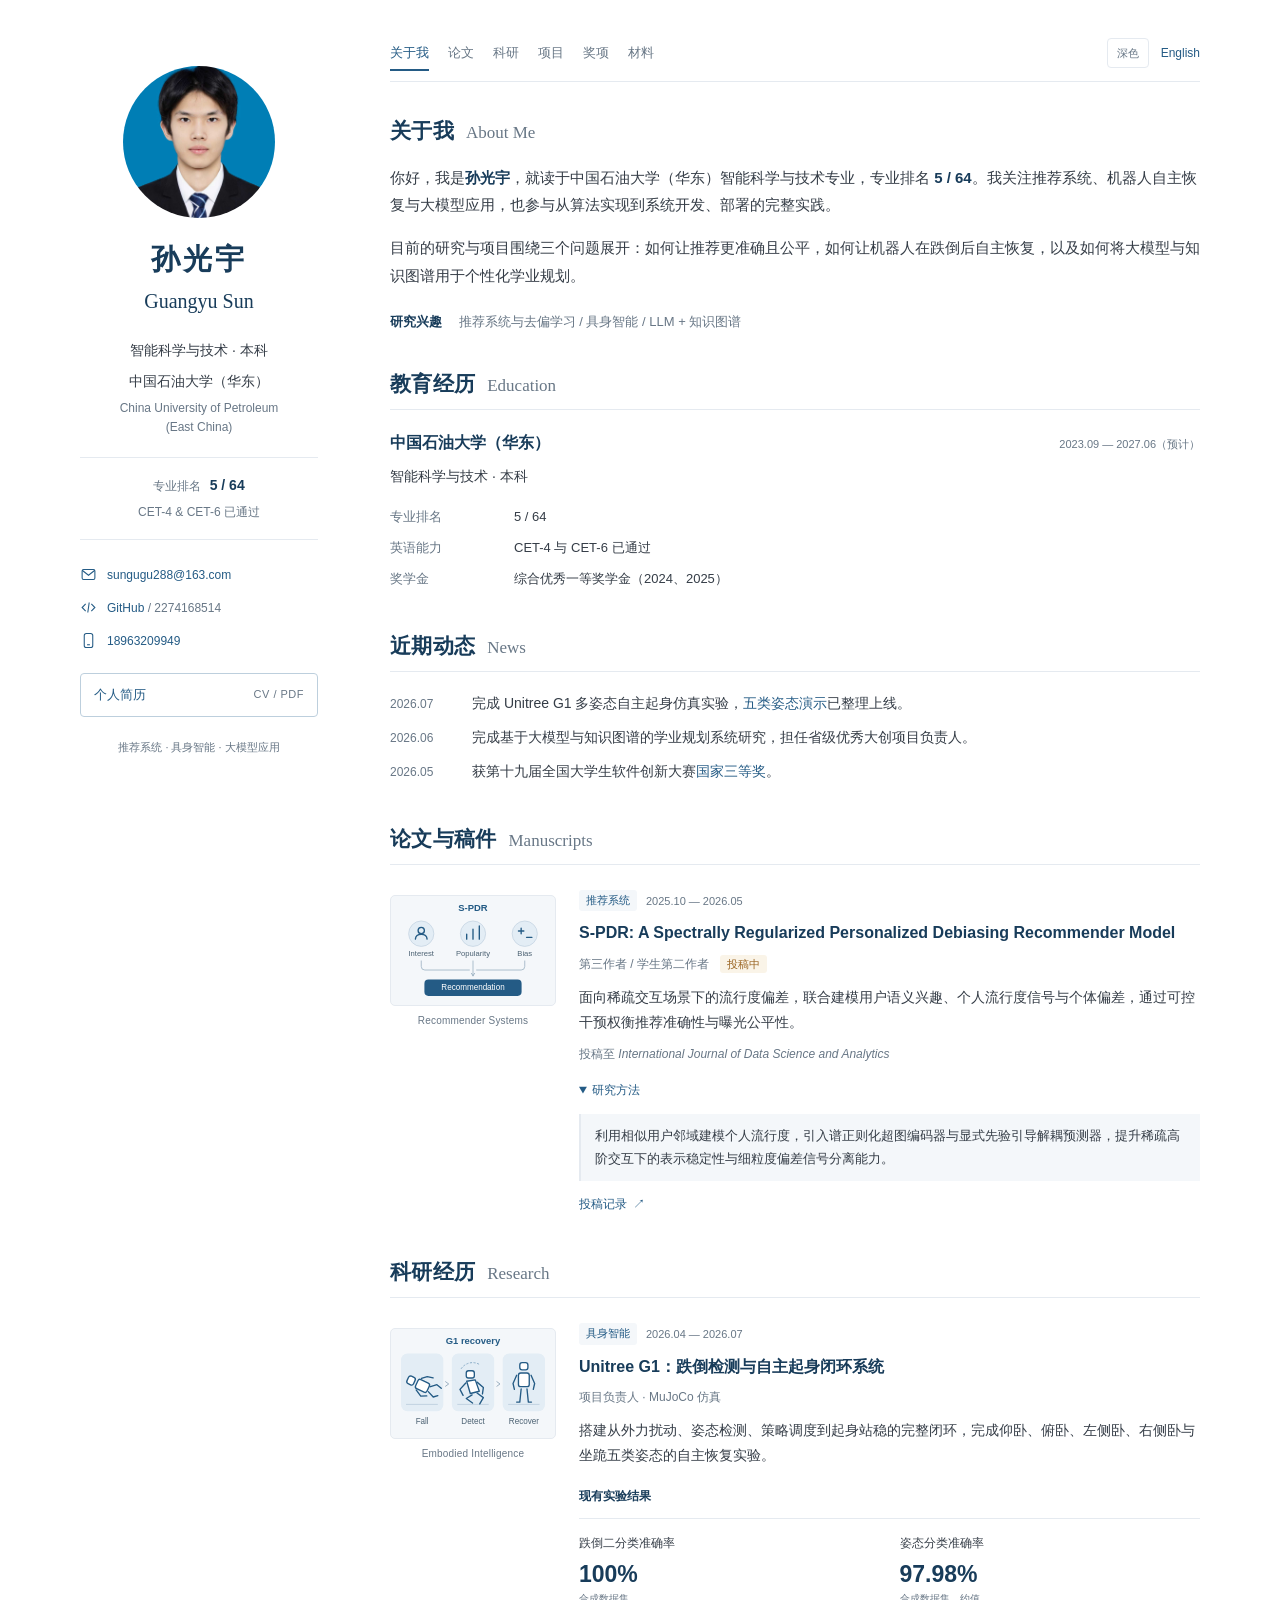
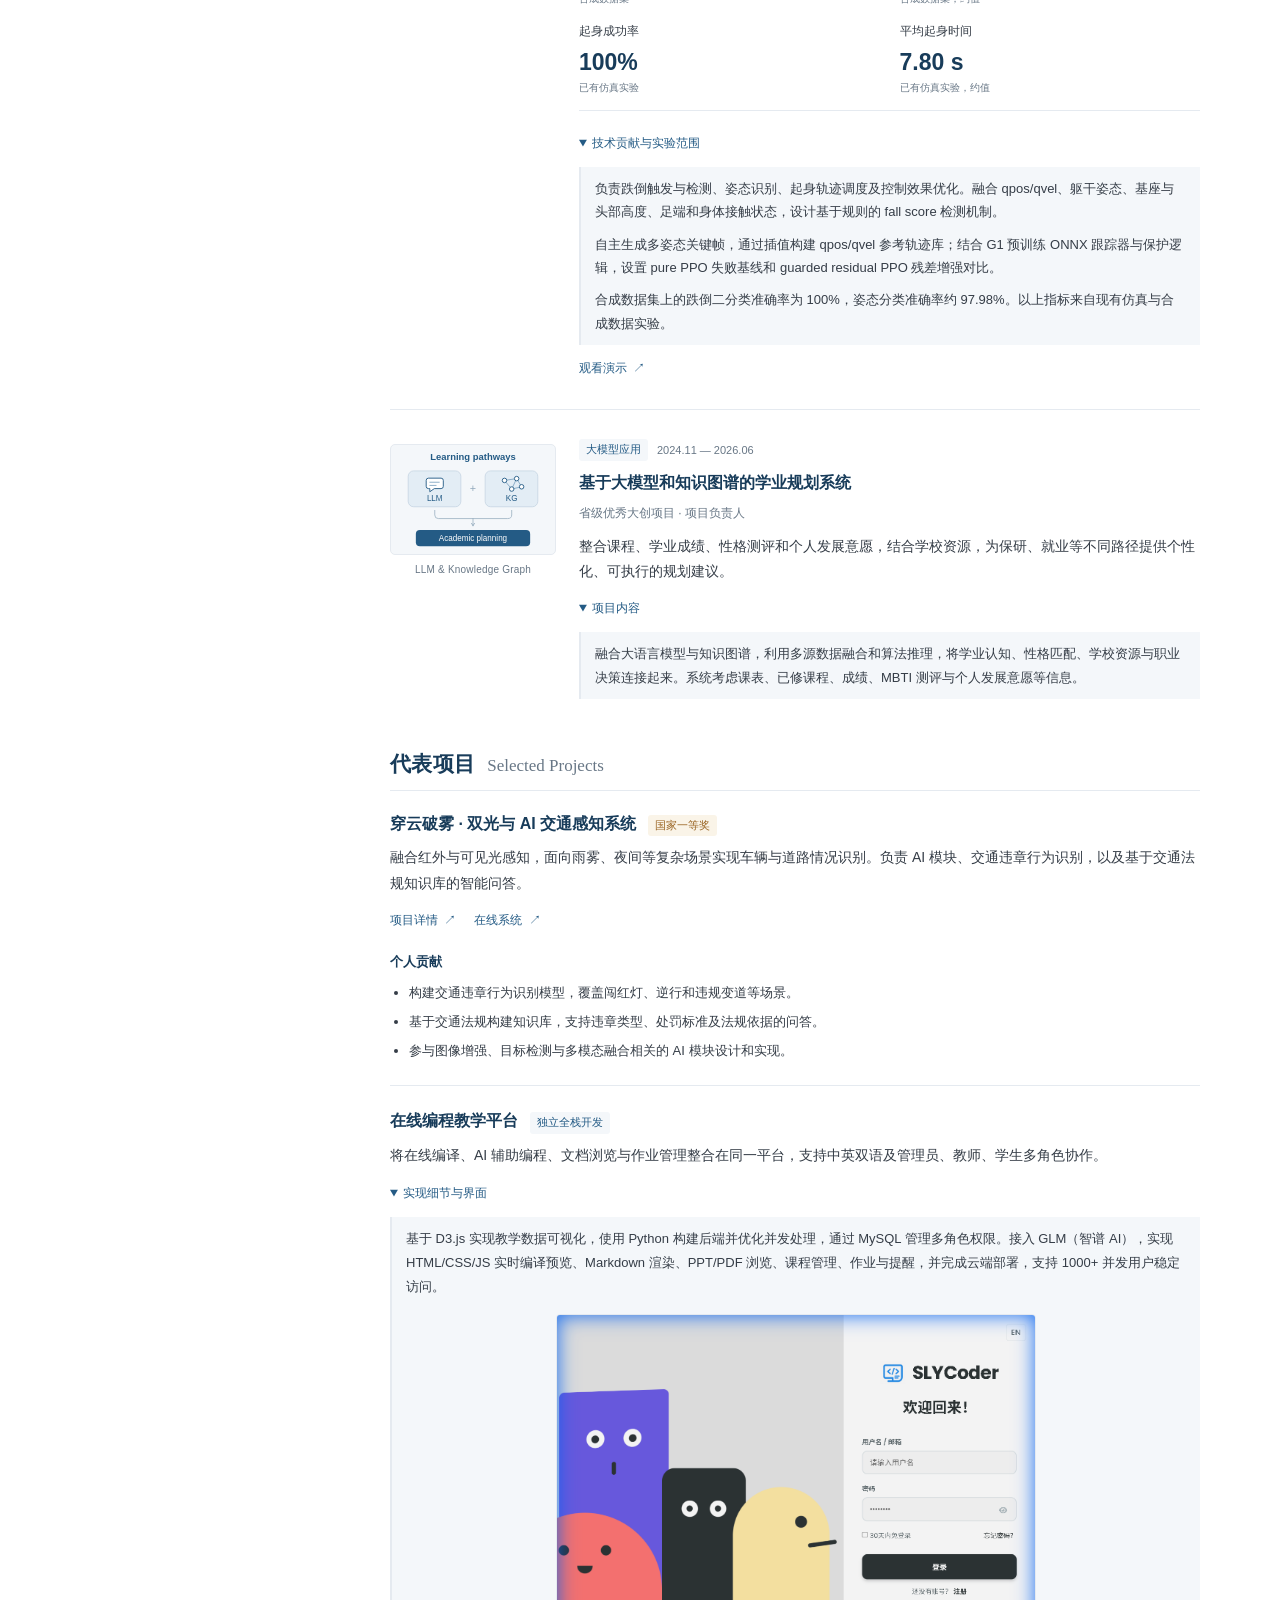
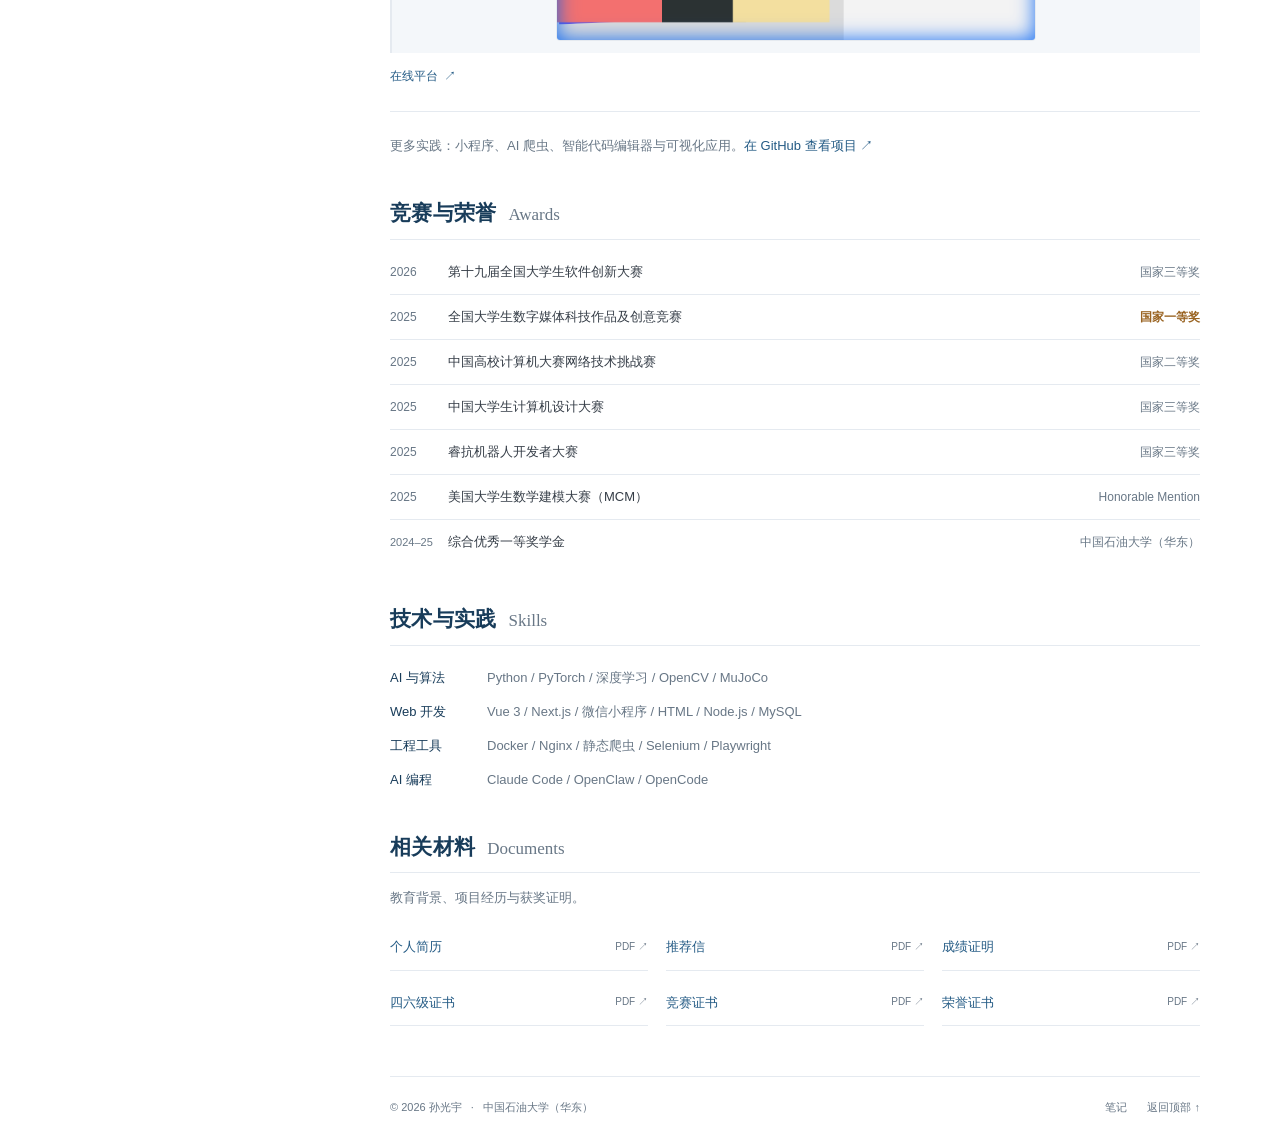
==== zh/index.html @ 3fbdde0c "Make English the default and expand bilingual academic content" ====
<!DOCTYPE html>

<html lang="zh-CN">
<head>
<meta charset="utf-8"/>
<meta content="width=device-width, initial-scale=1.0" name="viewport"/>
<meta content="孙光宇，中国石油大学（华东）智能科学与技术专业。研究兴趣包括推荐系统、具身智能与大模型应用，记录科研经历、项目与竞赛成果。" name="description"/>
<meta content="#ffffff" name="theme-color"/>
<title>孙光宇 Guangyu Sun | 个人主页</title>
<link href="../assets/images/favicon.svg" rel="icon" type="image/svg+xml"/>
<link href="../css/style.css?v=20260930-en" rel="stylesheet"/>
<script defer="" src="../js/script.js?v=20260930-en"></script>
<link href="https://2274168514.github.io/" hreflang="en" rel="alternate"/><link href="https://2274168514.github.io/zh/" hreflang="zh-CN" rel="alternate"/><link href="https://2274168514.github.io/" hreflang="x-default" rel="alternate"/></head>
<body id="home">
<a class="skip-link" href="#about">跳到正文</a>
<div class="page-wrapper">
<aside aria-label="个人资料" class="sidebar">
<div class="profile">
<img alt="孙光宇的照片" class="avatar" fetchpriority="high" height="152" src="../assets/images/profile.jpg" width="152"/>
<h1>孙光宇</h1>
<p class="english-name" lang="en">Guangyu Sun</p>
<p class="degree">智能科学与技术 · 本科</p>
<p class="affiliation">中国石油大学（华东）</p>
<p class="affiliation-en" lang="en">China University of Petroleum<br/>(East China)</p>
<div class="profile-facts">
<span>专业排名 <strong>5 / 64</strong></span>
<span>CET-4 &amp; CET-6 已通过</span>
</div>
<div class="contact" id="contact">
<a href="mailto:sungugu288@163.com"><svg aria-hidden="true" viewBox="0 0 24 24"><rect height="14" rx="2" width="18" x="3" y="5"></rect><path d="m3 6 9 7 9-7"></path></svg><span>sungugu288@163.com</span></a>
<a href="https://github.com/2274168514" rel="noopener noreferrer" target="_blank"><svg aria-hidden="true" viewBox="0 0 24 24"><path d="m8 7-5 5 5 5m8-10 5 5-5 5m-3-12-2 14"></path></svg><span>GitHub <span class="link-hint">/ 2274168514</span></span></a>
<a href="tel:18963209949"><svg aria-hidden="true" viewBox="0 0 24 24"><rect height="20" rx="3" width="12" x="6" y="2"></rect><path d="M10 18h4"></path></svg><span>18963209949</span></a>
</div>
<a class="cv-link" href="../assets/proofs/resume.pdf" rel="noopener noreferrer" target="_blank">个人简历 <span>CV / PDF</span></a>
<p class="profile-note">推荐系统 · 具身智能 · 大模型应用</p>
</div>
</aside>
<main class="main-content">
<div class="nav-shell">
<nav aria-label="主页导航" class="main-nav">
<a aria-current="location" class="active" href="#about">关于我</a>
<a href="#publications">论文</a><a href="#research">科研</a>
<a href="#projects">项目</a>
<a href="#achievements">奖项</a>
<a href="#materials">材料</a>
</nav>

<div class="nav-actions"><button aria-label="切换为深色模式" aria-pressed="false" class="theme-toggle" hidden="" type="button">深色</button><a aria-label="Switch to English" class="language-link" href="../index.html" hreflang="en" lang="en">English</a></div></div>
<section aria-labelledby="about-title" class="section about-section" id="about">
<h2 id="about-title">关于我 <span lang="en">About Me</span></h2>
<p>你好，我是<strong>孙光宇</strong>，就读于中国石油大学（华东）智能科学与技术专业，专业排名 <strong>5 / 64</strong>。我关注推荐系统、机器人自主恢复与大模型应用，也参与从算法实现到系统开发、部署的完整实践。</p>
<p>目前的研究与项目围绕三个问题展开：如何让推荐更准确且公平，如何让机器人在跌倒后自主恢复，以及如何将大模型与知识图谱用于个性化学业规划。</p>
<p class="interest-line"><span>研究兴趣</span> 推荐系统与去偏学习 / 具身智能 / LLM + 知识图谱</p>
</section>
<section aria-labelledby="education-title" class="section" id="education">
<h2 id="education-title">教育经历 <span lang="en">Education</span></h2>
<div class="education-entry"><div class="education-heading"><h3>中国石油大学（华东）</h3><span class="work-date">2023.09 — 2027.06（预计）</span></div>
<p>智能科学与技术 · 本科</p><dl class="education-facts"><div><dt>专业排名</dt><dd>5 / 64</dd></div><div><dt>英语能力</dt><dd>CET-4 与 CET-6 已通过</dd></div><div><dt>奖学金</dt><dd>综合优秀一等奖学金（2024、2025）</dd></div></dl></div>
</section><section aria-labelledby="news-title" class="section news-section" id="news">
<h2 id="news-title">近期动态 <span lang="en">News</span></h2>
<ul class="news-list">
<li><time datetime="2026-07">2026.07</time><p>完成 Unitree G1 多姿态自主起身仿真实验，<a href="unitree-g1-videos.html">五类姿态演示</a>已整理上线。</p></li>
<li><time datetime="2026-06">2026.06</time><p>完成基于大模型与知识图谱的学业规划系统研究，担任省级优秀大创项目负责人。</p></li>
<li><time datetime="2026-05">2026.05</time><p>获第十九届全国大学生软件创新大赛<a href="../assets/proofs/competition/software-innovation-third.jpg" rel="noopener noreferrer" target="_blank">国家三等奖</a>。</p></li>
</ul>
</section>
<section aria-labelledby="publications-title" class="section" id="publications"><h2 id="publications-title">论文与稿件 <span lang="en">Manuscripts</span></h2><div class="research-list"><article class="work-item">
<figure class="work-figure"><img alt="个性化去偏推荐研究的概念示意图" height="240" loading="lazy" src="../assets/images/research-spdr.svg" width="360"/><figcaption>Recommender Systems</figcaption></figure>
<div class="work-content">
<div class="work-meta"><span class="tag">推荐系统</span><span class="work-date">2025.10 — 2026.05</span></div>
<h3 lang="en">S-PDR: A Spectrally Regularized Personalized Debiasing Recommender Model</h3>
<p class="work-role">第三作者 / 学生第二作者 <span class="status">投稿中</span></p>
<p>面向稀疏交互场景下的流行度偏差，联合建模用户语义兴趣、个人流行度信号与个体偏差，通过可控干预权衡推荐准确性与曝光公平性。</p>
<p class="venue">投稿至 <em lang="en">International Journal of Data Science and Analytics</em></p>
<details open=""><summary>研究方法</summary><div class="details-body"><p>利用相似用户邻域建模个人流行度，引入谱正则化超图编码器与显式先验引导解耦预测器，提升稀疏高阶交互下的表示稳定性与细粒度偏差信号分离能力。</p></div></details>
<div class="work-links"><a href="../assets/proofs/paper/spdr-submission-proof.png" rel="noopener noreferrer" target="_blank">投稿记录 <span aria-hidden="true">↗</span></a></div>
</div>
</article></div></section><section aria-labelledby="research-title" class="section" id="research">
<h2 id="research-title">科研经历 <span lang="en">Research</span></h2>
<div class="research-list">

<article class="work-item">
<figure class="work-figure"><a aria-label="查看 Unitree G1 仿真演示" href="unitree-g1-videos.html"><img alt="从跌倒检测到自主恢复的概念示意图" height="240" loading="lazy" src="../assets/images/research-g1.svg" width="360"/></a><figcaption>Embodied Intelligence</figcaption></figure>
<div class="work-content">
<div class="work-meta"><span class="tag">具身智能</span><span class="work-date">2026.04 — 2026.07</span></div>
<h3><a href="unitree-g1-videos.html">Unitree G1：跌倒检测与自主起身闭环系统</a></h3>
<p class="work-role">项目负责人 · MuJoCo 仿真</p>
<p>搭建从外力扰动、姿态检测、策略调度到起身站稳的完整闭环，完成仰卧、俯卧、左侧卧、右侧卧与坐跪五类姿态的自主恢复实验。</p>
<div class="experiment-results"><p class="results-caption">现有实验结果</p><dl class="result-grid">
<div><dt>跌倒二分类准确率</dt><dd>100%</dd><small>合成数据集</small></div>
<div><dt>姿态分类准确率</dt><dd>97.98%</dd><small>合成数据集，约值</small></div>
<div><dt>起身成功率</dt><dd>100%</dd><small>已有仿真实验</small></div>
<div><dt>平均起身时间</dt><dd>7.80 s</dd><small>已有仿真实验，约值</small></div>
</dl></div>
<details open=""><summary>技术贡献与实验范围</summary><div class="details-body"><p>负责跌倒触发与检测、姿态识别、起身轨迹调度及控制效果优化。融合 qpos/qvel、躯干姿态、基座与头部高度、足端和身体接触状态，设计基于规则的 fall score 检测机制。</p><p>自主生成多姿态关键帧，通过插值构建 qpos/qvel 参考轨迹库；结合 G1 预训练 ONNX 跟踪器与保护逻辑，设置 pure PPO 失败基线和 guarded residual PPO 残差增强对比。</p><p>合成数据集上的跌倒二分类准确率为 100%，姿态分类准确率约 97.98%。以上指标来自现有仿真与合成数据实验。</p></div></details>
<div class="work-links"><a href="unitree-g1-videos.html">观看演示 <span aria-hidden="true">↗</span></a></div>
</div>
</article>
<article class="work-item">
<figure class="work-figure"><img alt="大模型与知识图谱用于学业规划的概念示意图" height="240" loading="lazy" src="../assets/images/research-planning.svg" width="360"/><figcaption>LLM &amp; Knowledge Graph</figcaption></figure>
<div class="work-content">
<div class="work-meta"><span class="tag">大模型应用</span><span class="work-date">2024.11 — 2026.06</span></div>
<h3>基于大模型和知识图谱的学业规划系统</h3>
<p class="work-role">省级优秀大创项目 · 项目负责人</p>
<p>整合课程、学业成绩、性格测评和个人发展意愿，结合学校资源，为保研、就业等不同路径提供个性化、可执行的规划建议。</p>
<details open=""><summary>项目内容</summary><div class="details-body"><p>融合大语言模型与知识图谱，利用多源数据融合和算法推理，将学业认知、性格匹配、学校资源与职业决策连接起来。系统考虑课表、已修课程、成绩、MBTI 测评与个人发展意愿等信息。</p></div></details>
</div>
</article>
</div>
</section>
<section aria-labelledby="projects-title" class="section" id="projects">
<h2 id="projects-title">代表项目 <span lang="en">Selected Projects</span></h2>
<article class="project-item">
<div class="project-heading"><h3><a href="project-davis.html">穿云破雾 · 双光与 AI 交通感知系统</a></h3><span class="award-label">国家一等奖</span></div>
<p>融合红外与可见光感知，面向雨雾、夜间等复杂场景实现车辆与道路情况识别。负责 AI 模块、交通违章行为识别，以及基于交通法规知识库的智能问答。</p>
<div class="work-links"><a href="project-davis.html">项目详情 <span aria-hidden="true">↗</span></a><a href="http://8.221.99.246:2778/" rel="noopener noreferrer" target="_blank">在线系统 <span aria-hidden="true">↗</span></a></div>
<div class="project-contributions"><h4>个人贡献</h4><ul><li>构建交通违章行为识别模型，覆盖闯红灯、逆行和违规变道等场景。</li><li>基于交通法规构建知识库，支持违章类型、处罚标准及法规依据的问答。</li><li>参与图像增强、目标检测与多模态融合相关的 AI 模块设计和实现。</li></ul></div></article>
<article class="project-item">
<div class="project-heading"><h3>在线编程教学平台</h3><span class="tag">独立全栈开发</span></div>
<p>将在线编译、AI 辅助编程、文档浏览与作业管理整合在同一平台，支持中英双语及管理员、教师、学生多角色协作。</p>
<details open=""><summary>实现细节与界面</summary><div class="details-body"><p>基于 D3.js 实现教学数据可视化，使用 Python 构建后端并优化并发处理，通过 MySQL 管理多角色权限。接入 GLM（智谱 AI），实现 HTML/CSS/JS 实时编译预览、Markdown 渲染、PPT/PDF 浏览、课程管理、作业与提醒，并完成云端部署，支持 1000+ 并发用户稳定访问。</p><a href="../assets/images/project-sgy-coder.png" rel="noopener noreferrer" target="_blank"><img alt="在线编程教学平台登录界面" class="project-screenshot" height="885" loading="lazy" src="../assets/images/project-sgy-coder.png" width="1302"/></a></div></details>
<div class="work-links"><a href="http://8.221.99.246:2777/" rel="noopener noreferrer" target="_blank">在线平台 <span aria-hidden="true">↗</span></a></div>
</article>
<p class="more-projects">更多实践：小程序、AI 爬虫、智能代码编辑器与可视化应用。<a href="https://github.com/2274168514" rel="noopener noreferrer" target="_blank">在 GitHub 查看项目 <span aria-hidden="true">↗</span></a></p>
</section>
<section aria-labelledby="awards-title" class="section" id="achievements">
<h2 id="awards-title">竞赛与荣誉 <span lang="en">Awards</span></h2>
<ul class="award-list">
<li><time datetime="2026">2026</time><div><a href="../assets/proofs/competition/software-innovation-third.jpg" rel="noopener noreferrer" target="_blank">第十九届全国大学生软件创新大赛</a><span class="award-result">国家三等奖</span></div></li>
<li><time datetime="2025">2025</time><div><a href="../assets/proofs/competition/digital-media-first.jpg" rel="noopener noreferrer" target="_blank">全国大学生数字媒体科技作品及创意竞赛</a><span class="award-result highlight">国家一等奖</span></div></li>
<li><time datetime="2025">2025</time><div><a href="../assets/proofs/competition/network-second.jpg" rel="noopener noreferrer" target="_blank">中国高校计算机大赛网络技术挑战赛</a><span class="award-result">国家二等奖</span></div></li>
<li><time datetime="2025">2025</time><div><a href="../assets/proofs/competition/computer-design-third.jpg" rel="noopener noreferrer" target="_blank">中国大学生计算机设计大赛</a><span class="award-result">国家三等奖</span></div></li>
<li><time datetime="2025">2025</time><div><a href="../assets/proofs/competition/raicom-third.jpg" rel="noopener noreferrer" target="_blank">睿抗机器人开发者大赛</a><span class="award-result">国家三等奖</span></div></li>
<li><time datetime="2025">2025</time><div><a href="../assets/proofs/competition/mcm-h.pdf" rel="noopener noreferrer" target="_blank">美国大学生数学建模大赛（MCM）</a><span class="award-result">Honorable Mention</span></div></li>
<li><span class="award-year">2024–25</span><div><a href="../assets/honors/comprehensive-first-prize.jpg" rel="noopener noreferrer" target="_blank">综合优秀一等奖学金</a><span class="award-result">中国石油大学（华东）</span></div></li></ul>
</section>
<section aria-labelledby="skills-title" class="section" id="skills">
<h2 id="skills-title">技术与实践 <span lang="en">Skills</span></h2>
<dl class="skill-list">
<div><dt>AI 与算法</dt><dd>Python / PyTorch / 深度学习 / OpenCV / MuJoCo</dd></div>
<div><dt>Web 开发</dt><dd>Vue 3 / Next.js / 微信小程序 / HTML / Node.js / MySQL</dd></div>
<div><dt>工程工具</dt><dd>Docker / Nginx / 静态爬虫 / Selenium / Playwright</dd></div>
<div><dt>AI 编程</dt><dd>Claude Code / OpenClaw / OpenCode</dd></div>
</dl>
</section>
<section aria-labelledby="materials-title" class="section" id="materials">
<h2 id="materials-title">相关材料 <span lang="en">Documents</span></h2>
<p class="section-intro">教育背景、项目经历与获奖证明。</p>
<div class="document-list">
<a href="../assets/proofs/resume.pdf" rel="noopener noreferrer" target="_blank"><span>个人简历</span><span>PDF ↗</span></a>
<a href="../assets/proofs/recommendation-letter.pdf" rel="noopener noreferrer" target="_blank"><span>推荐信</span><span>PDF ↗</span></a>
<a href="../assets/proofs/grades.pdf" rel="noopener noreferrer" target="_blank"><span>成绩证明</span><span>PDF ↗</span></a>
<a href="../assets/proofs/cet.pdf" rel="noopener noreferrer" target="_blank"><span>四六级证书</span><span>PDF ↗</span></a>
<a href="../assets/proofs/competition/competition-certificates.pdf" rel="noopener noreferrer" target="_blank"><span>竞赛证书</span><span>PDF ↗</span></a>
<a href="../assets/proofs/honor-certificates.pdf" rel="noopener noreferrer" target="_blank"><span>荣誉证书</span><span>PDF ↗</span></a>
</div>
</section>
<footer class="footer"><p>© 2026 孙光宇 <span>·</span> 中国石油大学（华东）</p><div><a href="blog.html">笔记</a><a href="#home">返回顶部 ↑</a></div></footer>
</main>
</div>
</body>
</html>
---- css/style.css ----
:root {
    color-scheme: light;
    --bg: #fff; --text: #353d47; --heading: #183c5a; --muted: #687786;
    --blue: #245b85; --blue-hover: #123f63; --line: #e5eaf0; --soft: #f4f7fa;
    --gold: #996321; --gold-bg: #faf4e8;
}
html[data-theme="dark"] {
    color-scheme: dark;
    --bg: #171d24; --text: #d3dbe4; --heading: #e5edf7; --muted: #a3b1bf;
    --blue: #90c5ed; --blue-hover: #bddfff; --line: #303c48; --soft: #202a35;
    --gold: #dfbc7c; --gold-bg: #322c23;
}
* { box-sizing: border-box; }
html { scroll-behavior: smooth; scroll-padding-top: 92px; }
body { margin: 0; background: var(--bg); color: var(--text); font-family: -apple-system, BlinkMacSystemFont, "Segoe UI", "Microsoft YaHei", "PingFang SC", sans-serif; font-size: 15px; line-height: 1.85; -webkit-font-smoothing: antialiased; }
img { display: block; max-width: 100%; height: auto; }
a { color: var(--blue); text-decoration: none; text-underline-offset: 4px; }
a:hover { color: var(--blue-hover); text-decoration: underline; }
button, summary { -webkit-tap-highlight-color: transparent; }
a:focus-visible, button:focus-visible, summary:focus-visible { outline: 2px solid var(--blue); outline-offset: 5px; border-radius: 2px; }
strong { color: var(--heading); font-weight: 600; }
p { margin: 0 0 15px; }
h1, h2, h3 { color: var(--heading); }
.skip-link { position: fixed; top: -100px; left: 16px; z-index: 10; background: var(--bg); padding: 10px 18px; border: 1px solid var(--line); }
.skip-link:focus { top: 10px; }
.page-wrapper { width: min(1120px, calc(100% - 80px)); margin: 0 auto; display: grid; grid-template-columns: 238px minmax(0, 1fr); gap: 72px; align-items: start; }
.sidebar { position: sticky; top: 42px; margin-top: 66px; }
.profile { text-align: center; }
.avatar { width: 152px; height: 152px; object-fit: cover; object-position: 50% 30%; border-radius: 50%; margin: 0 auto 21px; }
.profile h1 { font-size: 29px; letter-spacing: 3px; font-weight: 650; margin: 0; line-height: 1.4; }
.english-name { font-size: 20px; color: var(--heading); margin: 3px 0 18px; font-family: Georgia, "Times New Roman", serif; }
.degree { font-size: 14px; margin-bottom: 6px; }
.affiliation { font-size: 14px; margin-bottom: 4px; }
.affiliation-en { font-size: 12px; line-height: 1.55; color: var(--muted); margin-bottom: 20px; }
.profile-facts { padding: 15px 0; border-top: 1px solid var(--line); border-bottom: 1px solid var(--line); font-size: 12px; color: var(--muted); display: flex; flex-direction: column; gap: 3px; }
.profile-facts strong { margin-left: 5px; font-size: 14px; }
.contact { display: grid; gap: 9px; margin: 23px 0 20px; text-align: left; }
.contact a { display: flex; align-items: center; gap: 10px; font-size: 12px; min-height: 24px; overflow-wrap: anywhere; }
.contact svg { width: 17px; height: 17px; stroke: currentColor; stroke-width: 1.5; fill: none; flex-shrink: 0; }
.link-hint { color: var(--muted); }
.cv-link { display: flex; align-items: center; justify-content: space-between; padding: 9px 13px; font-size: 13px; border: 1px solid #bdcfdd; border-radius: 4px; }
.cv-link:hover { background: var(--soft); text-decoration: none; }
.cv-link span { font-size: 11px; color: var(--muted); letter-spacing: .5px; }
.profile-note { margin-top: 20px; color: var(--muted); font-size: 11px; }
.main-content { min-width: 0; padding-top: 25px; }
.nav-shell { position: sticky; top: 0; z-index: 5; display: flex; gap: 18px; align-items: center; background: var(--bg); border-bottom: 1px solid var(--line); padding: 13px 0; margin-bottom: 33px; }
.main-nav { display: flex; align-items: center; flex: 1; gap: 25px; }
.main-nav a { position: relative; color: var(--muted); white-space: nowrap; font-size: 13px; line-height: 30px; }
.main-nav a:hover, .main-nav a.active { color: var(--blue); text-decoration: none; }
.main-nav a.active::after { content: ""; position: absolute; height: 2px; background: var(--blue); left: 0; right: 0; bottom: -14px; }
.theme-toggle { flex-shrink: 0; border: 1px solid var(--line); border-radius: 4px; padding: 4px 9px; background: var(--bg); color: var(--muted); font: inherit; font-size: 11px; cursor: pointer; }
.theme-toggle:hover { color: var(--blue); border-color: var(--blue); }
.section { margin-bottom: 39px; scroll-margin-top: 6px; }
h2 { font-size: 21px; font-weight: 650; letter-spacing: .3px; margin: 0 0 20px; padding-bottom: 10px; border-bottom: 1px solid var(--line); line-height: 1.5; display: flex; align-items: baseline; gap: 12px; }
h2 > span { font-family: Georgia, "Times New Roman", serif; font-weight: 400; letter-spacing: 0; font-size: 17px; color: var(--muted); }
.about-section h2 { border: 0; padding-bottom: 0; margin-bottom: 17px; }
.about-section { margin-bottom: 34px; }
.interest-line { color: var(--muted); font-size: 13px; margin-top: 20px; }
.interest-line > span { color: var(--heading); font-weight: 600; margin-right: 13px; }
.news-list { padding: 0; margin: 0; list-style: none; }
.news-list li { display: grid; grid-template-columns: 68px 1fr; gap: 14px; margin-bottom: 10px; align-items: baseline; font-size: 14px; line-height: 1.7; }
.news-list time { font-size: 12px; color: var(--muted); font-variant-numeric: tabular-nums; }
.news-list p { margin: 0; }
.work-item { display: grid; grid-template-columns: 166px minmax(0, 1fr); gap: 23px; padding: 5px 0 28px; margin-bottom: 24px; border-bottom: 1px solid var(--line); }
.work-item:last-child { margin-bottom: 0; padding-bottom: 0; border-bottom: 0; }
.work-figure { margin: 5px 0 0; }
.work-figure img { width: 100%; border-radius: 5px; border: 1px solid var(--line); background: #f4f7fa; aspect-ratio: 3 / 2; object-fit: contain; }
.work-figure a:hover img { border-color: var(--blue); }
.work-figure figcaption { color: var(--muted); text-align: center; font-size: 10px; letter-spacing: .2px; margin-top: 8px; line-height: 1.4; }
.work-meta { display: flex; align-items: center; gap: 9px; flex-wrap: wrap; margin-bottom: 9px; line-height: 1.5; }
.work-date { color: var(--muted); font-size: 11px; }
.tag, .status, .award-label { font-size: 11px; padding: 3px 7px; border-radius: 3px; background: var(--soft); color: var(--blue); white-space: nowrap; line-height: 1.4; }
h3 { font-size: 16px; font-weight: 600; line-height: 1.6; margin: 0 0 8px; }
h3 a { color: var(--heading); }
.work-content p { font-size: 14px; line-height: 1.8; margin-bottom: 9px; }
.work-content .work-role { color: var(--muted); font-size: 12px; }
.status { color: var(--gold); background: var(--gold-bg); margin-left: 8px; }
.work-content .venue { color: var(--muted); font-size: 12px; }
.work-content .result-line { color: var(--blue); font-size: 13px; }
details { margin: 10px 0; font-size: 12px; }
summary { color: var(--muted); cursor: pointer; width: fit-content; padding: 3px 0; }
summary:hover, details[open] > summary { color: var(--blue); }
.details-body { margin-top: 10px; padding: 10px 14px; border-left: 2px solid var(--line); background: var(--soft); }
.details-body p { font-size: 13px; margin-bottom: 9px; }
.details-body p:last-child { margin-bottom: 0; }
.work-links { display: flex; flex-wrap: wrap; gap: 8px 18px; margin-top: 10px; font-size: 12px; font-weight: 500; }
.work-links a { padding: 2px 0; }
.work-links span { font-size: 12px; margin-left: 3px; }
.project-item { border-bottom: 1px solid var(--line); padding-bottom: 22px; margin-bottom: 22px; }
.project-heading { display: flex; flex-wrap: wrap; align-items: baseline; gap: 7px 12px; margin-bottom: 9px; }
.project-heading h3 { margin: 0; }
.award-label { color: var(--gold); background: var(--gold-bg); }
.project-item > p { font-size: 14px; margin-bottom: 10px; }
.project-screenshot { width: min(100%, 480px); margin: 15px auto 2px; border: 1px solid var(--line); border-radius: 4px; }
.more-projects { font-size: 13px; color: var(--muted); }
.award-list { list-style: none; margin: 0; padding: 0; }
.award-list li { display: grid; grid-template-columns: 45px 1fr; gap: 13px; font-size: 13px; padding: 10px 0; border-bottom: 1px solid var(--line); }
.award-list li:first-child { padding-top: 0; }
.award-list li:last-child { border-bottom: 0; }
.award-list time { color: var(--muted); font-size: 12px; padding-top: 1px; font-variant-numeric: tabular-nums; }
.award-list li > div { display: flex; align-items: baseline; justify-content: space-between; flex-wrap: wrap; gap: 4px 12px; }
.award-list a { color: var(--text); }
.award-list a:hover { color: var(--blue); }
.award-result { color: var(--muted); font-size: 12px; }
.award-result.highlight { color: var(--gold); font-weight: 600; }
.skill-list { margin: 0; font-size: 13px; }
.skill-list > div { display: grid; grid-template-columns: 82px 1fr; gap: 15px; margin-bottom: 10px; }
.skill-list dt { color: var(--heading); font-weight: 500; }
.skill-list dd { margin: 0; color: var(--muted); }
.section-intro { font-size: 13px; color: var(--muted); margin-top: -7px; }
.document-list { display: grid; grid-template-columns: repeat(3, minmax(0, 1fr)); gap: 10px 18px; }
.document-list a { display: flex; align-items: center; justify-content: space-between; gap: 8px; padding: 10px 0; border-bottom: 1px solid var(--line); font-size: 13px; }
.document-list a > span:last-child { font-size: 10px; color: var(--muted); white-space: nowrap; }
.footer { display: flex; align-items: center; justify-content: space-between; flex-wrap: wrap; gap: 10px; margin-top: 50px; padding: 20px 0 27px; border-top: 1px solid var(--line); font-size: 11px; color: var(--muted); }
.footer p { margin: 0; }
.footer p > span { margin: 0 6px; }
.footer > div { display: flex; gap: 20px; }
.footer a { color: var(--muted); }
.nav-actions { display: flex; align-items: center; gap: 12px; flex-shrink: 0; }
.language-link { color: var(--blue); font-size: 12px; white-space: nowrap; }
.education-heading { display: flex; align-items: baseline; justify-content: space-between; flex-wrap: wrap; gap: 5px 16px; }
.education-entry > p { font-size: 14px; margin: 0 0 15px; }
.education-facts { margin: 0; font-size: 13px; display: grid; gap: 7px; }
.education-facts > div { display: grid; grid-template-columns: 110px minmax(0, 1fr); gap: 14px; }
.education-facts dt { color: var(--muted); }
.education-facts dd { margin: 0; }
.experiment-results { margin: 18px 0; }
.work-content .results-caption { font-size: 12px; font-weight: 600; color: var(--heading); }
.result-grid { display: grid; grid-template-columns: repeat(2, minmax(0, 1fr)); gap: 16px 20px; margin: 10px 0; padding: 15px 0; border-top: 1px solid var(--line); border-bottom: 1px solid var(--line); }
.result-grid dt { color: var(--text); font-size: 12px; line-height: 1.6; }
.result-grid dd { margin: 5px 0 1px; font-size: 23px; line-height: 1.4; color: var(--heading); font-weight: 600; }
.result-grid small { display: block; color: var(--muted); font-size: 10px; line-height: 1.5; }
.project-contributions { margin-top: 17px; }
.project-contributions h4 { font-size: 13px; font-weight: 600; color: var(--heading); margin: 0 0 7px; }
.project-contributions ul { padding-left: 19px; margin: 0; font-size: 13px; }
.project-contributions li + li { margin-top: 5px; }
.award-year { font-size: 11px; color: var(--muted); padding-top: 2px; }
html[lang="en"] .profile h1 { letter-spacing: -.5px; font-size: 28px; }
html[lang="en"] .english-name { font-family: inherit; font-size: 18px; letter-spacing: 2px; }
html[lang="en"] .profile-note { font-size: 11px; line-height: 1.7; }
html[lang="en"] .skill-list > div { grid-template-columns: 94px minmax(0, 1fr); }
html[lang="en"] .document-list { grid-template-columns: repeat(2, minmax(0, 1fr)); }
@media (min-width: 1440px) { .page-wrapper { gap: 85px; } }
@media (max-width: 1050px) { .page-wrapper { width: calc(100% - 56px); grid-template-columns: 212px minmax(0, 1fr); gap: 40px; } .work-item { grid-template-columns: 138px minmax(0, 1fr); gap: 18px; } .main-nav { gap: 20px; } .work-meta { gap: 7px; } }
@media (max-height: 760px) and (min-width: 781px) { .sidebar { position: static; } }
@media (max-width: 780px) {
    html { scroll-padding-top: 82px; }
    .page-wrapper { display: block; width: calc(100% - 48px); max-width: 640px; }
    .sidebar { position: static; margin-top: 32px; }
    .profile { display: grid; grid-template-columns: 112px minmax(0, 1fr); gap: 0 24px; text-align: left; }
    .avatar { grid-column: 1; grid-row: 1 / 6; width: 108px; height: 108px; margin: 4px 0 0; }
    .profile h1 { grid-column: 2; font-size: 25px; letter-spacing: 2px; }
    .english-name { grid-column: 2; margin: 0 0 6px; font-size: 18px; }
    .degree, .affiliation { grid-column: 2; margin-bottom: 2px; font-size: 12px; }
    .affiliation-en { display: none; }
    .profile-facts { grid-column: 1 / -1; flex-direction: row; flex-wrap: wrap; gap: 6px 20px; border-top: 0; padding: 15px 0 12px; margin-top: 12px; }
    .contact { grid-column: 1 / -1; display: flex; flex-wrap: wrap; gap: 7px 18px; margin: 13px 0; }
    .contact a { font-size: 11px; }
    .cv-link { grid-column: 1 / -1; width: 205px; padding: 6px 11px; font-size: 12px; }
    .profile-note { display: none; }
    .main-content { padding-top: 12px; }
    .nav-shell { margin-bottom: 27px; padding: 12px 0; }
    .main-nav { gap: 24px; }
    .main-nav a.active::after { bottom: -13px; }
    .section { margin-bottom: 32px; }
    .work-item { grid-template-columns: 140px minmax(0, 1fr); gap: 20px; }
    .footer { margin-top: 35px; }
}
@media (max-width: 480px) {
    body { font-size: 14px; }
    .page-wrapper { width: calc(100% - 36px); }
    .profile { column-gap: 18px; grid-template-columns: 94px minmax(0, 1fr); }
    .avatar { width: 90px; height: 90px; }
    .main-nav { gap: 0; justify-content: space-between; }
    .nav-shell { gap: 15px; }
    .main-nav a { font-size: 12px; }
    .theme-toggle { font-size: 10px; padding: 4px 7px; }
    h2 { font-size: 19px; gap: 10px; }
    h2 > span { font-size: 15px; }
    .interest-line { line-height: 1.9; }
    .interest-line > span { display: block; margin-bottom: 3px; }
    .news-list li { grid-template-columns: 57px 1fr; gap: 10px; font-size: 13px; }
    .news-list time { font-size: 11px; }
    .work-item { grid-template-columns: 1fr; gap: 15px; padding-top: 0; }
    .work-figure { display: none; }
    h3 { font-size: 16px; }
    .award-list li { grid-template-columns: 37px 1fr; gap: 10px; }
    .award-list li > div { display: block; }
    .award-result { display: block; margin-top: 2px; }
    .skill-list > div { grid-template-columns: 72px 1fr; gap: 10px; }
    .document-list { grid-template-columns: repeat(2, minmax(0, 1fr)); gap: 5px 20px; }
    .footer { font-size: 10px; }
}
@media (prefers-reduced-motion: reduce) { html { scroll-behavior: auto; } }
/* Longer English labels scroll without pushing language controls off screen. */
.main-nav { min-width: 0; overflow-x: auto; scrollbar-width: none; gap: 19px; padding: 5px 0; justify-content: flex-start; }
.main-nav::-webkit-scrollbar { display: none; }
.main-nav a { flex-shrink: 0; }
.main-nav a.active::after { bottom: -3px; }
.nav-shell { gap: 16px; padding-block: 8px; }
@media (max-width: 480px) {
    .nav-actions { gap: 9px; }
    .language-link { font-size: 11px; }
    .main-nav { gap: 17px; }
    .nav-shell { gap: 12px; }
    .education-facts > div { grid-template-columns: 85px minmax(0, 1fr); gap: 10px; }
    html[lang="en"] .profile h1 { font-size: 24px; }
    html[lang="en"] .document-list { grid-template-columns: 1fr; }
    html[lang="en"] .skill-list > div { grid-template-columns: 85px minmax(0, 1fr); gap: 10px; }
}
@media print { .page-wrapper { display: block; width: 100%; } .sidebar { position: static; margin: 0 0 25px; } .nav-shell, .theme-toggle, .skip-link { display: none; } .profile { text-align: left; } .avatar { float: right; width: 100px; height: 100px; } .contact, .profile-facts { display: flex; flex-direction: row; gap: 20px; border: 0; } .cv-link, .profile-note, .affiliation-en { display: none; } .section { break-inside: avoid; } body { font-size: 11pt; } }
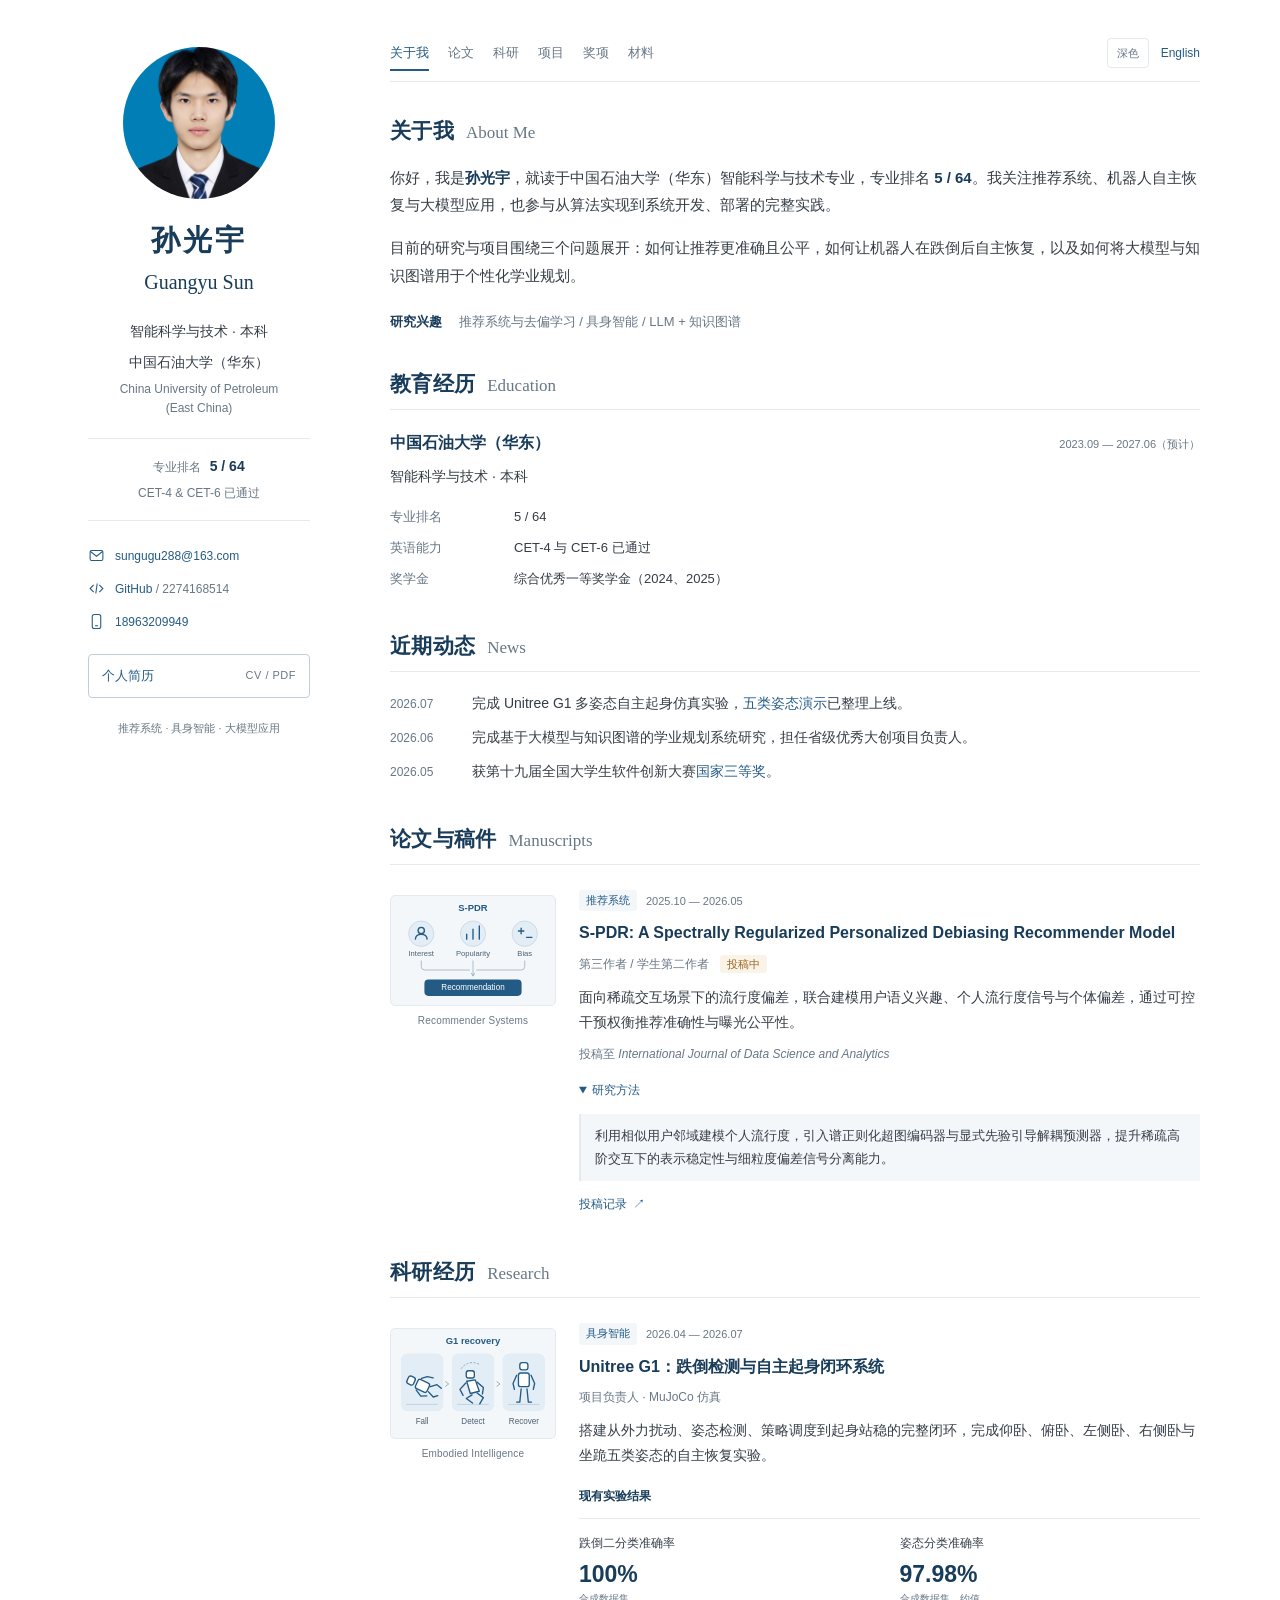
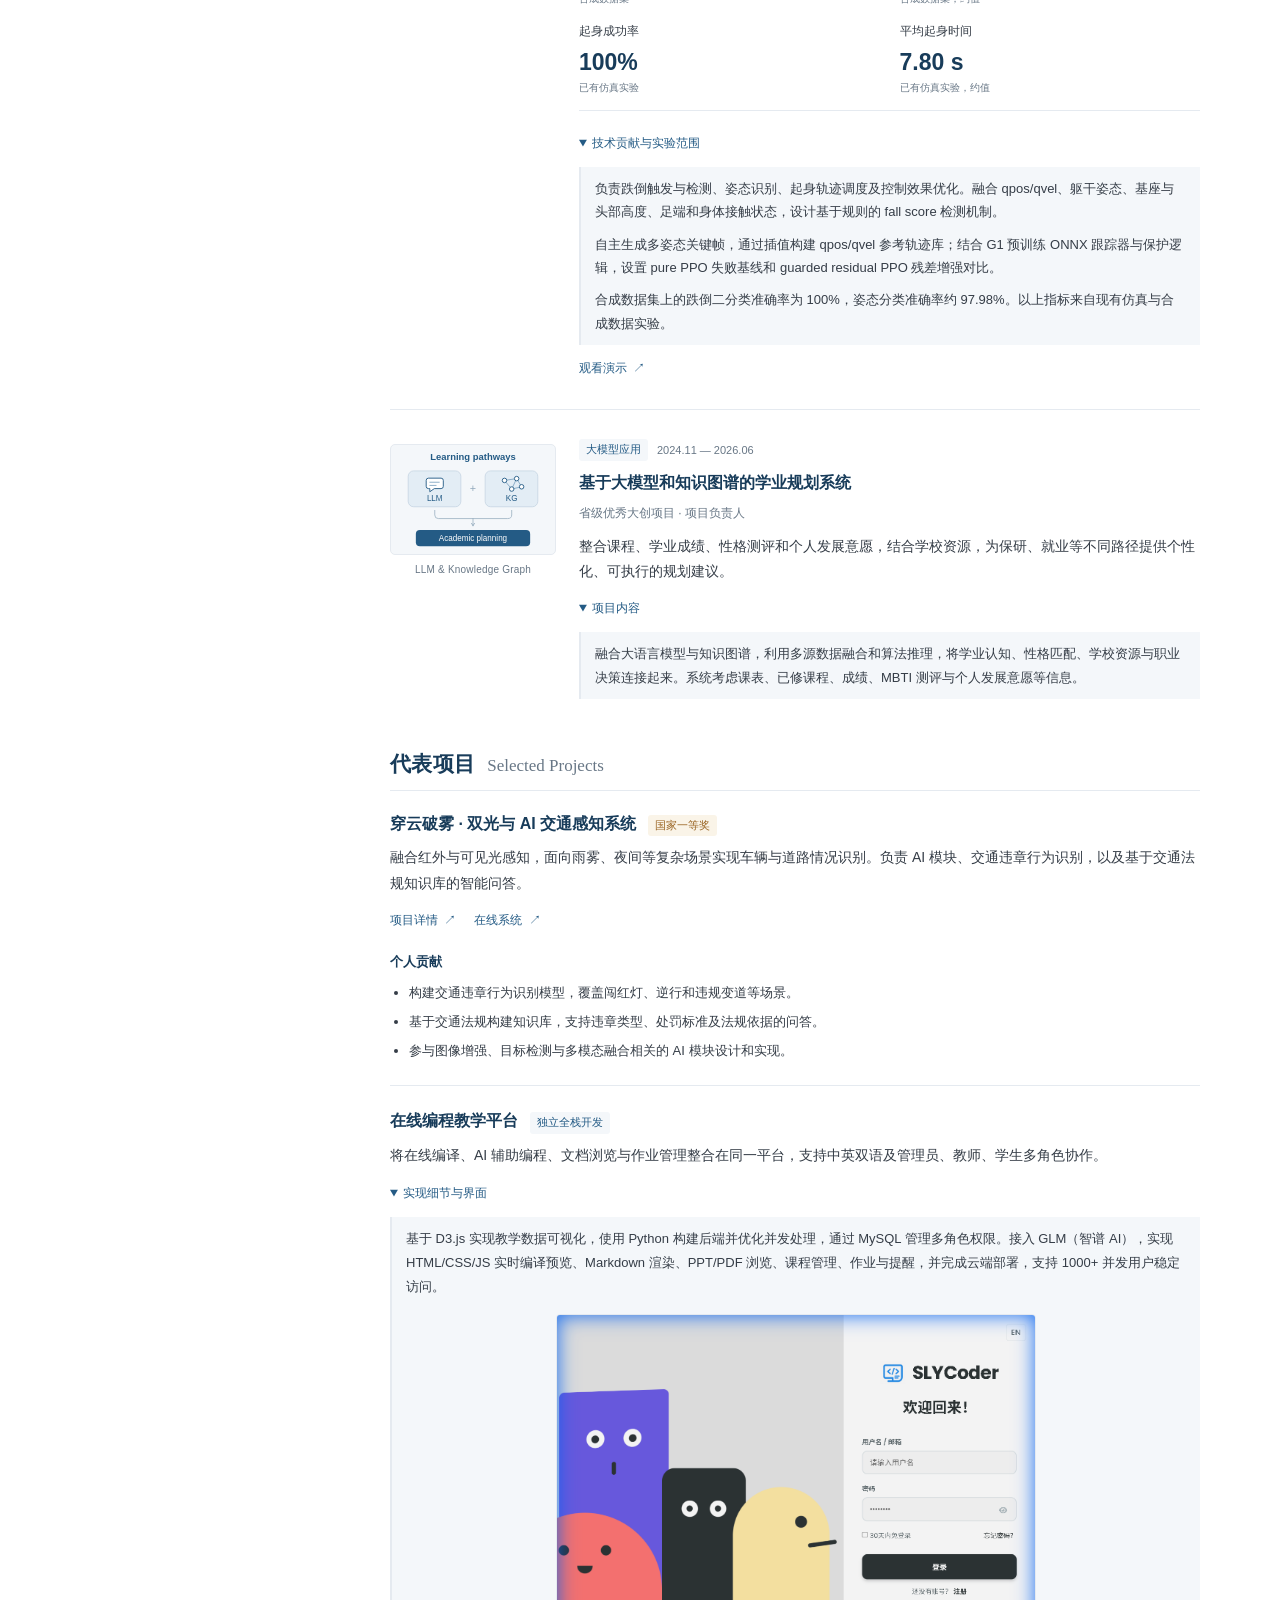
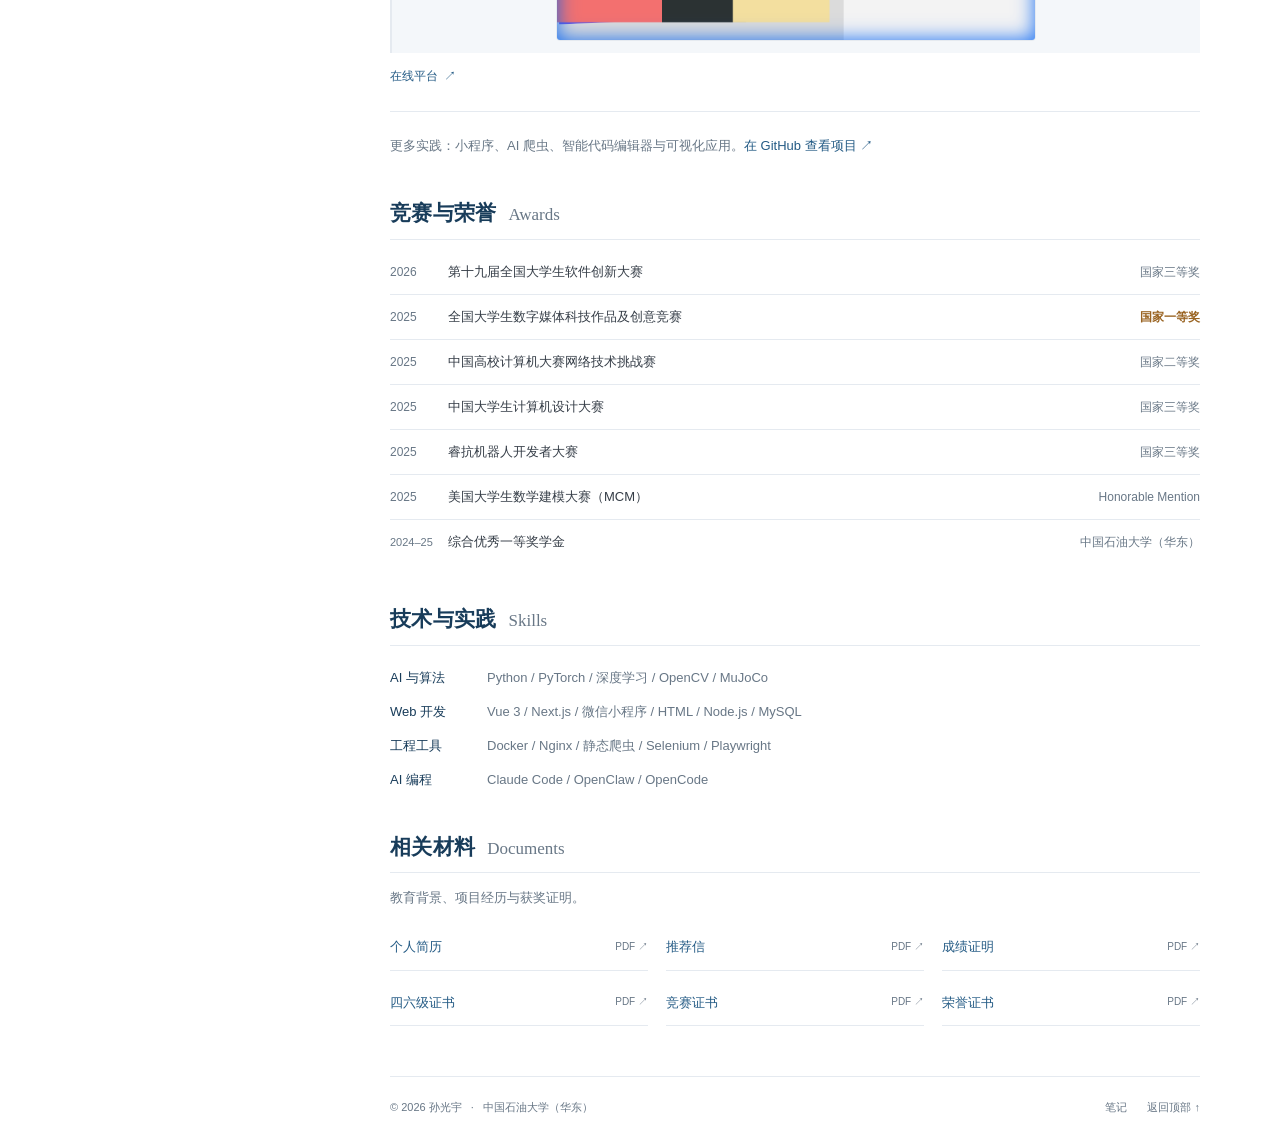
==== commit 29ac3176: "Keep desktop profile sidebar visible while scrolling" ====
--- a/zh/index.html
+++ b/zh/index.html
@@ -8,7 +8,7 @@
 <meta content="#ffffff" name="theme-color"/>
 <title>孙光宇 Guangyu Sun | 个人主页</title>
 <link href="../assets/images/favicon.svg" rel="icon" type="image/svg+xml"/>
-<link href="../css/style.css?v=20260930-en" rel="stylesheet"/>
+<link href="../css/style.css?v=20260930-sidebar" rel="stylesheet"/>
 <script defer="" src="../js/script.js?v=20260930-en"></script>
 <link href="https://2274168514.github.io/" hreflang="en" rel="alternate"/><link href="https://2274168514.github.io/zh/" hreflang="zh-CN" rel="alternate"/><link href="https://2274168514.github.io/" hreflang="x-default" rel="alternate"/></head>
 <body id="home">
--- a/css/style.css
+++ b/css/style.css
@@ -24,7 +24,17 @@
 .skip-link { position: fixed; top: -100px; left: 16px; z-index: 10; background: var(--bg); padding: 10px 18px; border: 1px solid var(--line); }
 .skip-link:focus { top: 10px; }
 .page-wrapper { width: min(1120px, calc(100% - 80px)); margin: 0 auto; display: grid; grid-template-columns: 238px minmax(0, 1fr); gap: 72px; align-items: start; }
-.sidebar { position: sticky; top: 42px; margin-top: 66px; }
+.sidebar {
+    position: sticky;
+    top: 42px;
+    margin-top: 42px;
+    max-height: calc(100vh - 66px);
+    max-height: calc(100dvh - 66px);
+    overflow-y: auto;
+    padding: 5px 8px 8px;
+    scrollbar-width: thin;
+    scrollbar-color: var(--line) transparent;
+}
 .profile { text-align: center; }
 .avatar { width: 152px; height: 152px; object-fit: cover; object-position: 50% 30%; border-radius: 50%; margin: 0 auto 21px; }
 .profile h1 { font-size: 29px; letter-spacing: 3px; font-weight: 650; margin: 0; line-height: 1.4; }
@@ -142,11 +152,10 @@
 html[lang="en"] .document-list { grid-template-columns: repeat(2, minmax(0, 1fr)); }
 @media (min-width: 1440px) { .page-wrapper { gap: 85px; } }
 @media (max-width: 1050px) { .page-wrapper { width: calc(100% - 56px); grid-template-columns: 212px minmax(0, 1fr); gap: 40px; } .work-item { grid-template-columns: 138px minmax(0, 1fr); gap: 18px; } .main-nav { gap: 20px; } .work-meta { gap: 7px; } }
-@media (max-height: 760px) and (min-width: 781px) { .sidebar { position: static; } }
 @media (max-width: 780px) {
     html { scroll-padding-top: 82px; }
     .page-wrapper { display: block; width: calc(100% - 48px); max-width: 640px; }
-    .sidebar { position: static; margin-top: 32px; }
+    .sidebar { position: static; top: auto; margin-top: 32px; max-height: none; overflow: visible; padding: 0; }
     .profile { display: grid; grid-template-columns: 112px minmax(0, 1fr); gap: 0 24px; text-align: left; }
     .avatar { grid-column: 1; grid-row: 1 / 6; width: 108px; height: 108px; margin: 4px 0 0; }
     .profile h1 { grid-column: 2; font-size: 25px; letter-spacing: 2px; }
@@ -208,4 +217,4 @@
     html[lang="en"] .document-list { grid-template-columns: 1fr; }
     html[lang="en"] .skill-list > div { grid-template-columns: 85px minmax(0, 1fr); gap: 10px; }
 }
-@media print { .page-wrapper { display: block; width: 100%; } .sidebar { position: static; margin: 0 0 25px; } .nav-shell, .theme-toggle, .skip-link { display: none; } .profile { text-align: left; } .avatar { float: right; width: 100px; height: 100px; } .contact, .profile-facts { display: flex; flex-direction: row; gap: 20px; border: 0; } .cv-link, .profile-note, .affiliation-en { display: none; } .section { break-inside: avoid; } body { font-size: 11pt; } }
+@media print { .page-wrapper { display: block; width: 100%; } .sidebar { position: static; margin: 0 0 25px; max-height: none; overflow: visible; padding: 0; } .nav-shell, .theme-toggle, .skip-link { display: none; } .profile { text-align: left; } .avatar { float: right; width: 100px; height: 100px; } .contact, .profile-facts { display: flex; flex-direction: row; gap: 20px; border: 0; } .cv-link, .profile-note, .affiliation-en { display: none; } .section { break-inside: avoid; } body { font-size: 11pt; } }
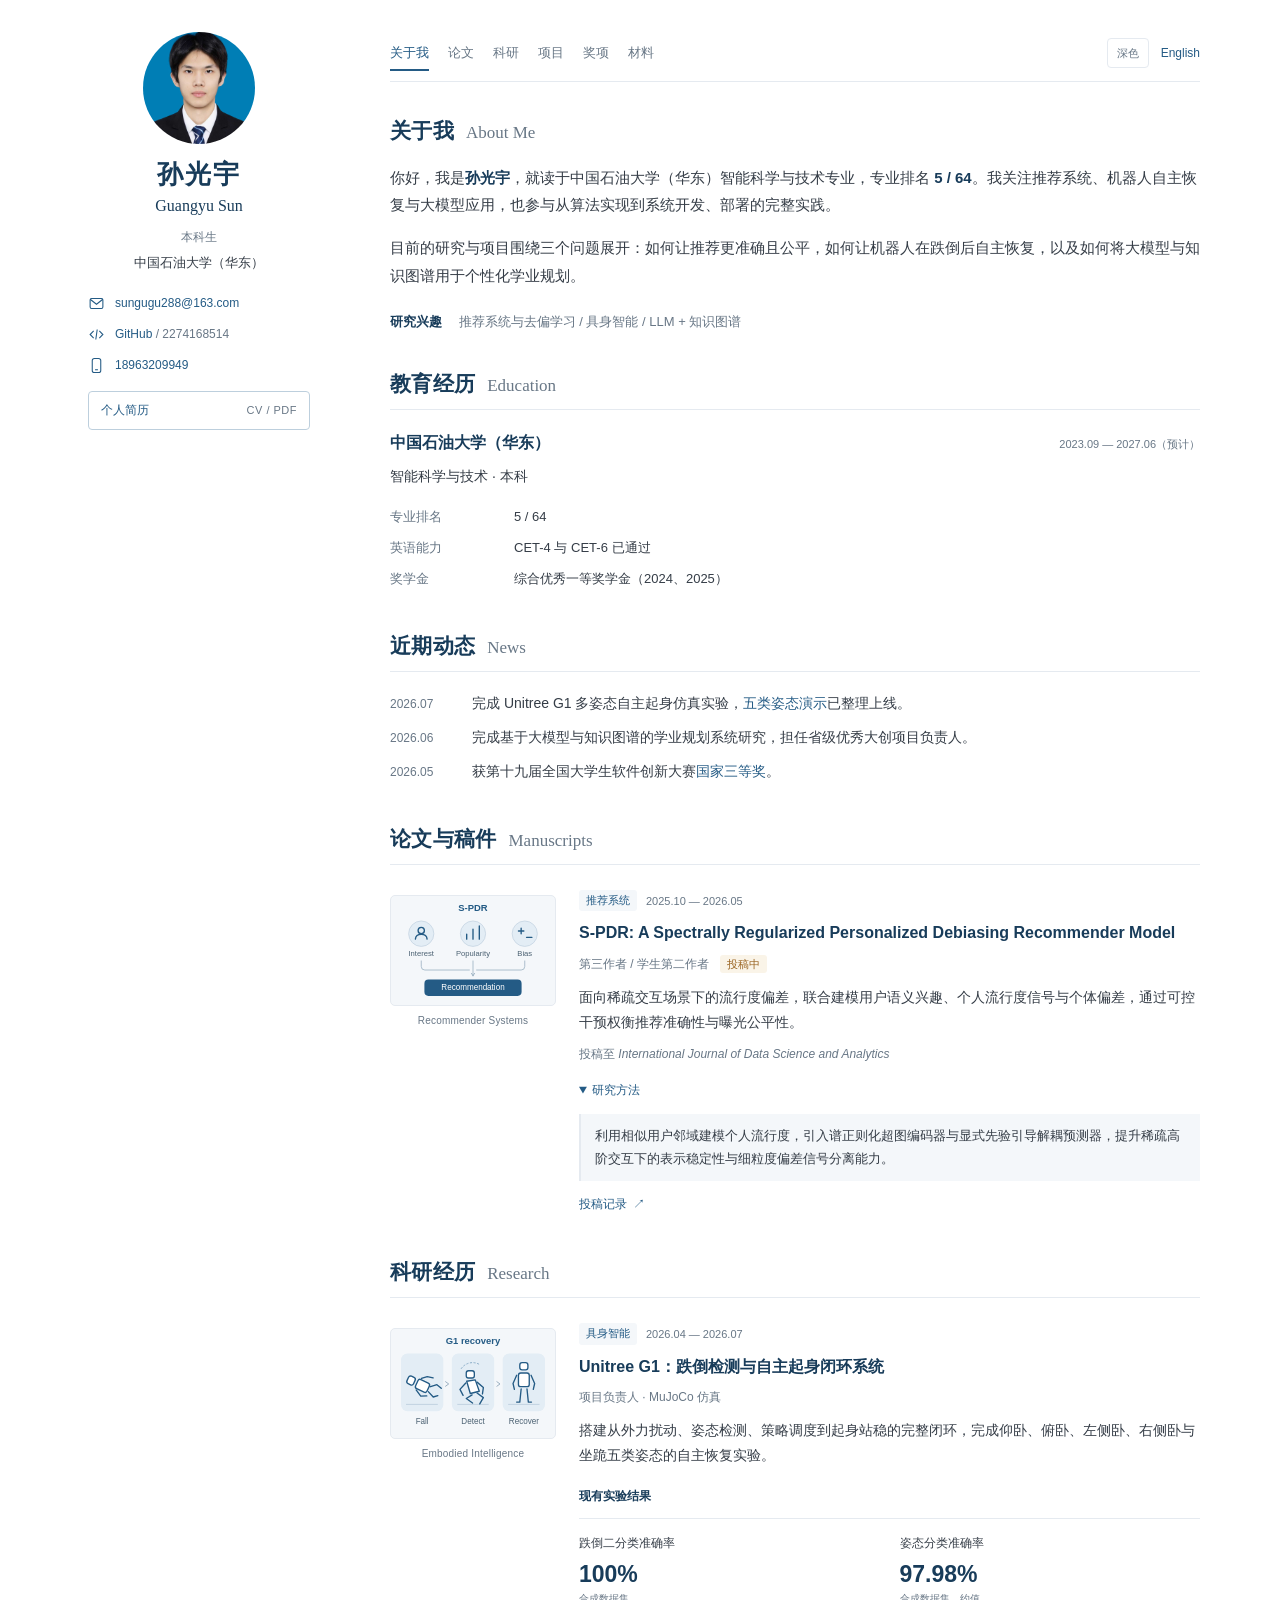
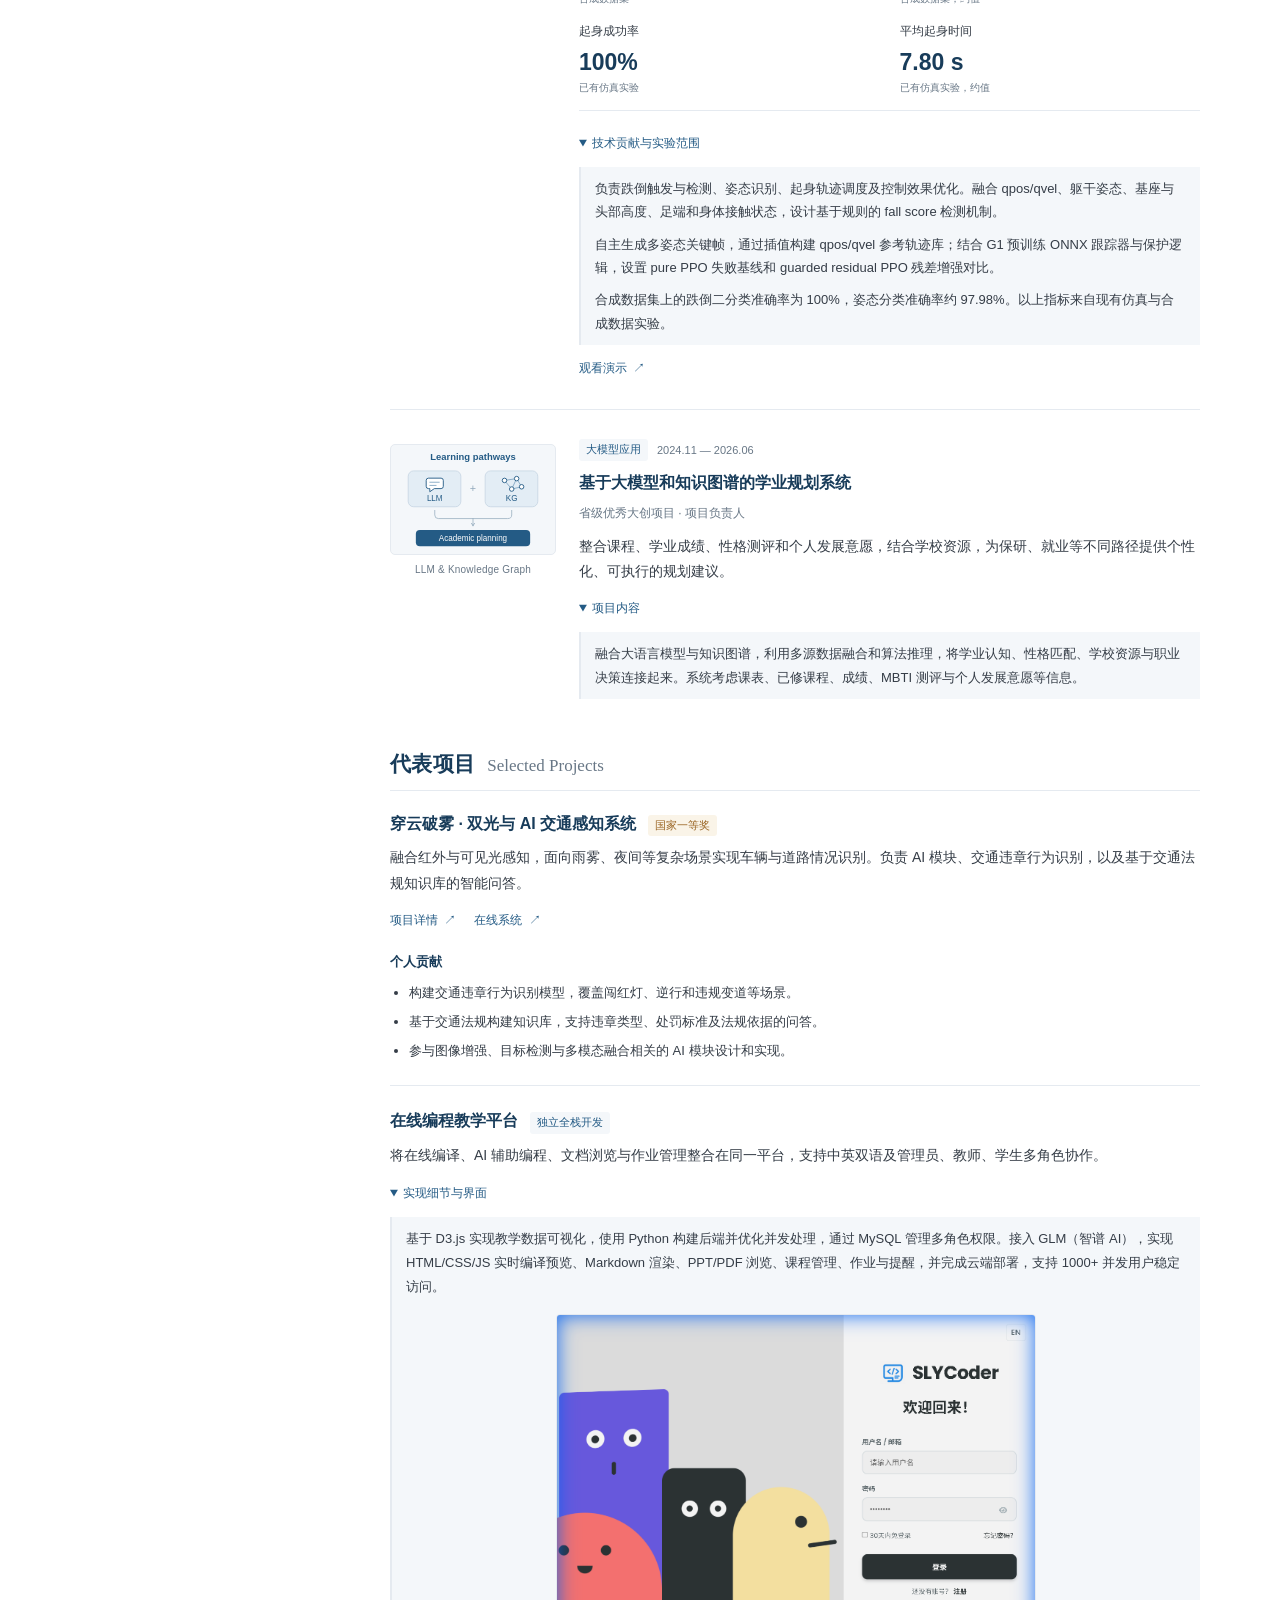
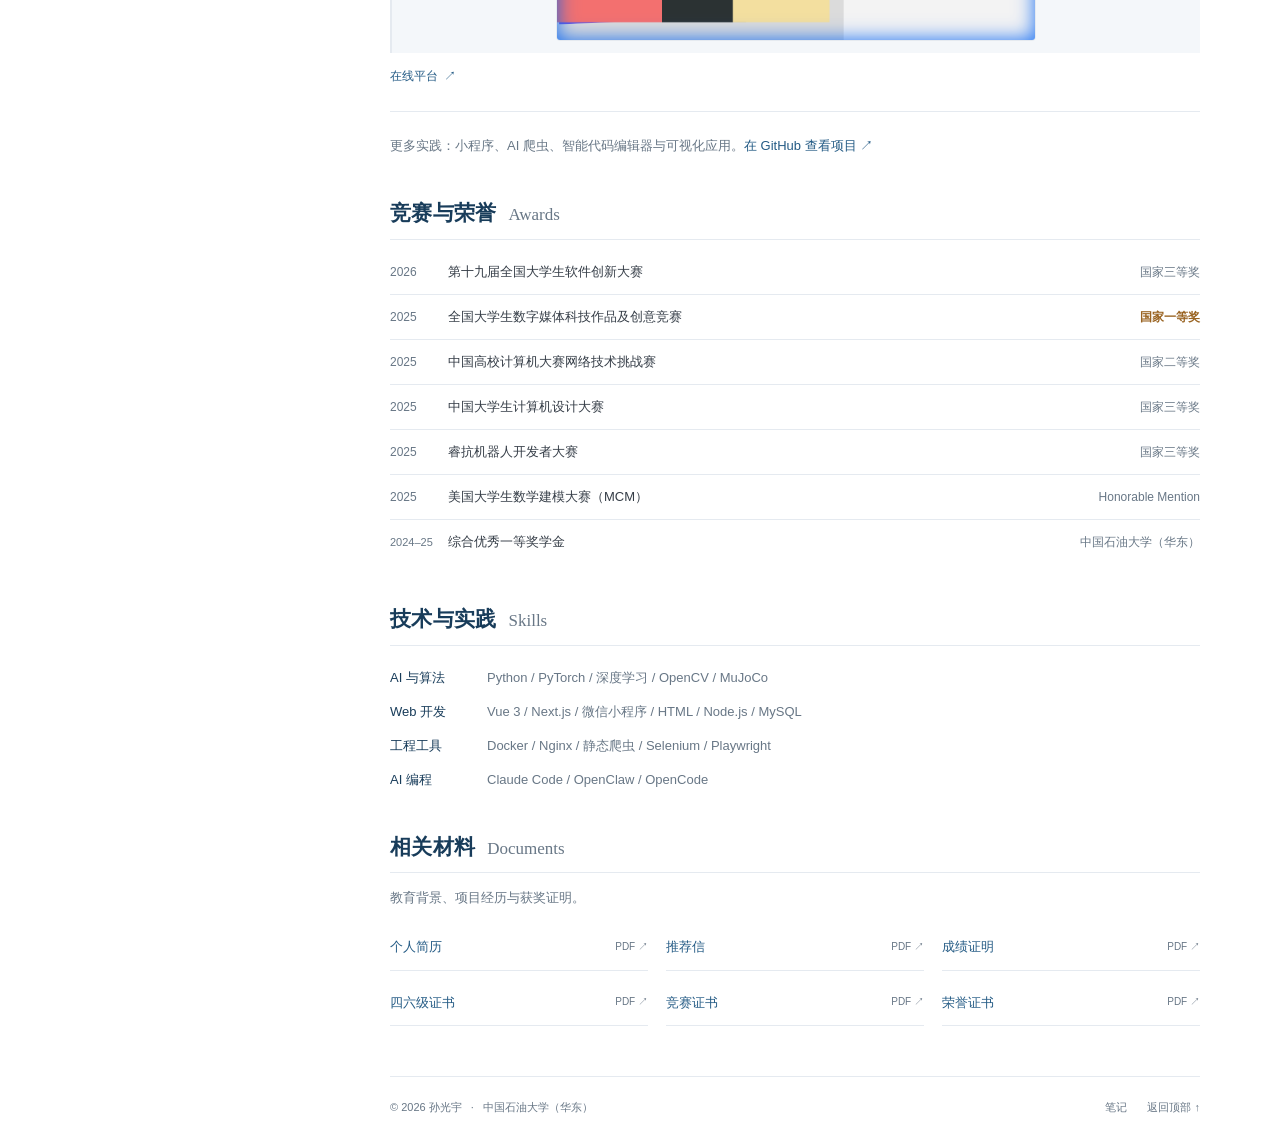
==== commit 57df74f3: "Compact the sticky profile sidebar without internal scrolling" ====
--- a/zh/index.html
+++ b/zh/index.html
@@ -8,7 +8,7 @@
 <meta content="#ffffff" name="theme-color"/>
 <title>孙光宇 Guangyu Sun | 个人主页</title>
 <link href="../assets/images/favicon.svg" rel="icon" type="image/svg+xml"/>
-<link href="../css/style.css?v=20260930-sidebar" rel="stylesheet"/>
+<link href="../css/style.css?v=20260930-compact" rel="stylesheet"/>
 <script defer="" src="../js/script.js?v=20260930-en"></script>
 <link href="https://2274168514.github.io/" hreflang="en" rel="alternate"/><link href="https://2274168514.github.io/zh/" hreflang="zh-CN" rel="alternate"/><link href="https://2274168514.github.io/" hreflang="x-default" rel="alternate"/></head>
 <body id="home">
@@ -16,23 +16,17 @@
 <div class="page-wrapper">
 <aside aria-label="个人资料" class="sidebar">
 <div class="profile">
-<img alt="孙光宇的照片" class="avatar" fetchpriority="high" height="152" src="../assets/images/profile.jpg" width="152"/>
+<img alt="孙光宇的照片" class="avatar" fetchpriority="high" height="112" src="../assets/images/profile.jpg" width="112"/>
 <h1>孙光宇</h1>
 <p class="english-name" lang="en">Guangyu Sun</p>
-<p class="degree">智能科学与技术 · 本科</p>
+<p class="degree">本科生</p>
 <p class="affiliation">中国石油大学（华东）</p>
-<p class="affiliation-en" lang="en">China University of Petroleum<br/>(East China)</p>
-<div class="profile-facts">
-<span>专业排名 <strong>5 / 64</strong></span>
-<span>CET-4 &amp; CET-6 已通过</span>
-</div>
 <div class="contact" id="contact">
 <a href="mailto:sungugu288@163.com"><svg aria-hidden="true" viewBox="0 0 24 24"><rect height="14" rx="2" width="18" x="3" y="5"></rect><path d="m3 6 9 7 9-7"></path></svg><span>sungugu288@163.com</span></a>
 <a href="https://github.com/2274168514" rel="noopener noreferrer" target="_blank"><svg aria-hidden="true" viewBox="0 0 24 24"><path d="m8 7-5 5 5 5m8-10 5 5-5 5m-3-12-2 14"></path></svg><span>GitHub <span class="link-hint">/ 2274168514</span></span></a>
 <a href="tel:18963209949"><svg aria-hidden="true" viewBox="0 0 24 24"><rect height="20" rx="3" width="12" x="6" y="2"></rect><path d="M10 18h4"></path></svg><span>18963209949</span></a>
 </div>
 <a class="cv-link" href="../assets/proofs/resume.pdf" rel="noopener noreferrer" target="_blank">个人简历 <span>CV / PDF</span></a>
-<p class="profile-note">推荐系统 · 具身智能 · 大模型应用</p>
 </div>
 </aside>
 <main class="main-content">
--- a/css/style.css
+++ b/css/style.css
@@ -26,32 +26,24 @@
 .page-wrapper { width: min(1120px, calc(100% - 80px)); margin: 0 auto; display: grid; grid-template-columns: 238px minmax(0, 1fr); gap: 72px; align-items: start; }
 .sidebar {
     position: sticky;
-    top: 42px;
-    margin-top: 42px;
-    max-height: calc(100vh - 66px);
-    max-height: calc(100dvh - 66px);
-    overflow-y: auto;
-    padding: 5px 8px 8px;
-    scrollbar-width: thin;
-    scrollbar-color: var(--line) transparent;
+    top: 32px;
+    margin-top: 32px;
+    overflow: visible;
+    padding: 0 8px;
 }
 .profile { text-align: center; }
-.avatar { width: 152px; height: 152px; object-fit: cover; object-position: 50% 30%; border-radius: 50%; margin: 0 auto 21px; }
-.profile h1 { font-size: 29px; letter-spacing: 3px; font-weight: 650; margin: 0; line-height: 1.4; }
-.english-name { font-size: 20px; color: var(--heading); margin: 3px 0 18px; font-family: Georgia, "Times New Roman", serif; }
-.degree { font-size: 14px; margin-bottom: 6px; }
-.affiliation { font-size: 14px; margin-bottom: 4px; }
-.affiliation-en { font-size: 12px; line-height: 1.55; color: var(--muted); margin-bottom: 20px; }
-.profile-facts { padding: 15px 0; border-top: 1px solid var(--line); border-bottom: 1px solid var(--line); font-size: 12px; color: var(--muted); display: flex; flex-direction: column; gap: 3px; }
-.profile-facts strong { margin-left: 5px; font-size: 14px; }
-.contact { display: grid; gap: 9px; margin: 23px 0 20px; text-align: left; }
+.avatar { width: 112px; height: 112px; object-fit: cover; object-position: 50% 30%; border-radius: 50%; margin: 0 auto 12px; }
+.profile h1 { font-size: 26px; letter-spacing: 2px; font-weight: 650; margin: 0; line-height: 1.4; }
+.english-name { font-size: 16px; line-height: 1.5; color: var(--heading); margin: 2px 0 10px; font-family: Georgia, "Times New Roman", serif; }
+.degree { font-size: 12px; line-height: 1.6; color: var(--muted); margin-bottom: 5px; }
+.affiliation { font-size: 13px; line-height: 1.6; margin-bottom: 0; }
+.contact { display: grid; gap: 7px; margin: 18px 0 14px; text-align: left; }
 .contact a { display: flex; align-items: center; gap: 10px; font-size: 12px; min-height: 24px; overflow-wrap: anywhere; }
 .contact svg { width: 17px; height: 17px; stroke: currentColor; stroke-width: 1.5; fill: none; flex-shrink: 0; }
 .link-hint { color: var(--muted); }
-.cv-link { display: flex; align-items: center; justify-content: space-between; padding: 9px 13px; font-size: 13px; border: 1px solid #bdcfdd; border-radius: 4px; }
+.cv-link { display: flex; align-items: center; justify-content: space-between; padding: 7px 12px; font-size: 12px; border: 1px solid #bdcfdd; border-radius: 4px; }
 .cv-link:hover { background: var(--soft); text-decoration: none; }
 .cv-link span { font-size: 11px; color: var(--muted); letter-spacing: .5px; }
-.profile-note { margin-top: 20px; color: var(--muted); font-size: 11px; }
 .main-content { min-width: 0; padding-top: 25px; }
 .nav-shell { position: sticky; top: 0; z-index: 5; display: flex; gap: 18px; align-items: center; background: var(--bg); border-bottom: 1px solid var(--line); padding: 13px 0; margin-bottom: 33px; }
 .main-nav { display: flex; align-items: center; flex: 1; gap: 25px; }
@@ -145,13 +137,21 @@
 .project-contributions ul { padding-left: 19px; margin: 0; font-size: 13px; }
 .project-contributions li + li { margin-top: 5px; }
 .award-year { font-size: 11px; color: var(--muted); padding-top: 2px; }
-html[lang="en"] .profile h1 { letter-spacing: -.5px; font-size: 28px; }
-html[lang="en"] .english-name { font-family: inherit; font-size: 18px; letter-spacing: 2px; }
-html[lang="en"] .profile-note { font-size: 11px; line-height: 1.7; }
+html[lang="en"] .profile h1 { letter-spacing: -.5px; font-size: 26px; }
+html[lang="en"] .english-name { font-family: inherit; font-size: 16px; letter-spacing: 2px; }
 html[lang="en"] .skill-list > div { grid-template-columns: 94px minmax(0, 1fr); }
 html[lang="en"] .document-list { grid-template-columns: repeat(2, minmax(0, 1fr)); }
 @media (min-width: 1440px) { .page-wrapper { gap: 85px; } }
 @media (max-width: 1050px) { .page-wrapper { width: calc(100% - 56px); grid-template-columns: 212px minmax(0, 1fr); gap: 40px; } .work-item { grid-template-columns: 138px minmax(0, 1fr); gap: 18px; } .main-nav { gap: 20px; } .work-meta { gap: 7px; } }
+@media (min-width: 781px) and (max-height: 600px) {
+    .sidebar { top: 20px; margin-top: 20px; }
+    .avatar { width: 88px; height: 88px; margin-bottom: 8px; }
+    .profile h1, html[lang="en"] .profile h1 { font-size: 24px; }
+    .english-name { margin-bottom: 6px; }
+    .affiliation { font-size: 12px; }
+    .contact { gap: 5px; margin: 12px 0; }
+    .cv-link { padding-block: 6px; }
+}
 @media (max-width: 780px) {
     html { scroll-padding-top: 82px; }
     .page-wrapper { display: block; width: calc(100% - 48px); max-width: 640px; }
@@ -161,12 +161,9 @@
     .profile h1 { grid-column: 2; font-size: 25px; letter-spacing: 2px; }
     .english-name { grid-column: 2; margin: 0 0 6px; font-size: 18px; }
     .degree, .affiliation { grid-column: 2; margin-bottom: 2px; font-size: 12px; }
-    .affiliation-en { display: none; }
-    .profile-facts { grid-column: 1 / -1; flex-direction: row; flex-wrap: wrap; gap: 6px 20px; border-top: 0; padding: 15px 0 12px; margin-top: 12px; }
     .contact { grid-column: 1 / -1; display: flex; flex-wrap: wrap; gap: 7px 18px; margin: 13px 0; }
     .contact a { font-size: 11px; }
     .cv-link { grid-column: 1 / -1; width: 205px; padding: 6px 11px; font-size: 12px; }
-    .profile-note { display: none; }
     .main-content { padding-top: 12px; }
     .nav-shell { margin-bottom: 27px; padding: 12px 0; }
     .main-nav { gap: 24px; }
@@ -217,4 +214,4 @@
     html[lang="en"] .document-list { grid-template-columns: 1fr; }
     html[lang="en"] .skill-list > div { grid-template-columns: 85px minmax(0, 1fr); gap: 10px; }
 }
-@media print { .page-wrapper { display: block; width: 100%; } .sidebar { position: static; margin: 0 0 25px; max-height: none; overflow: visible; padding: 0; } .nav-shell, .theme-toggle, .skip-link { display: none; } .profile { text-align: left; } .avatar { float: right; width: 100px; height: 100px; } .contact, .profile-facts { display: flex; flex-direction: row; gap: 20px; border: 0; } .cv-link, .profile-note, .affiliation-en { display: none; } .section { break-inside: avoid; } body { font-size: 11pt; } }
+@media print { .page-wrapper { display: block; width: 100%; } .sidebar { position: static; margin: 0 0 25px; max-height: none; overflow: visible; padding: 0; } .nav-shell, .theme-toggle, .skip-link { display: none; } .profile { text-align: left; } .avatar { float: right; width: 100px; height: 100px; } .contact { display: flex; flex-direction: row; gap: 20px; border: 0; } .cv-link { display: none; } .section { break-inside: avoid; } body { font-size: 11pt; } }
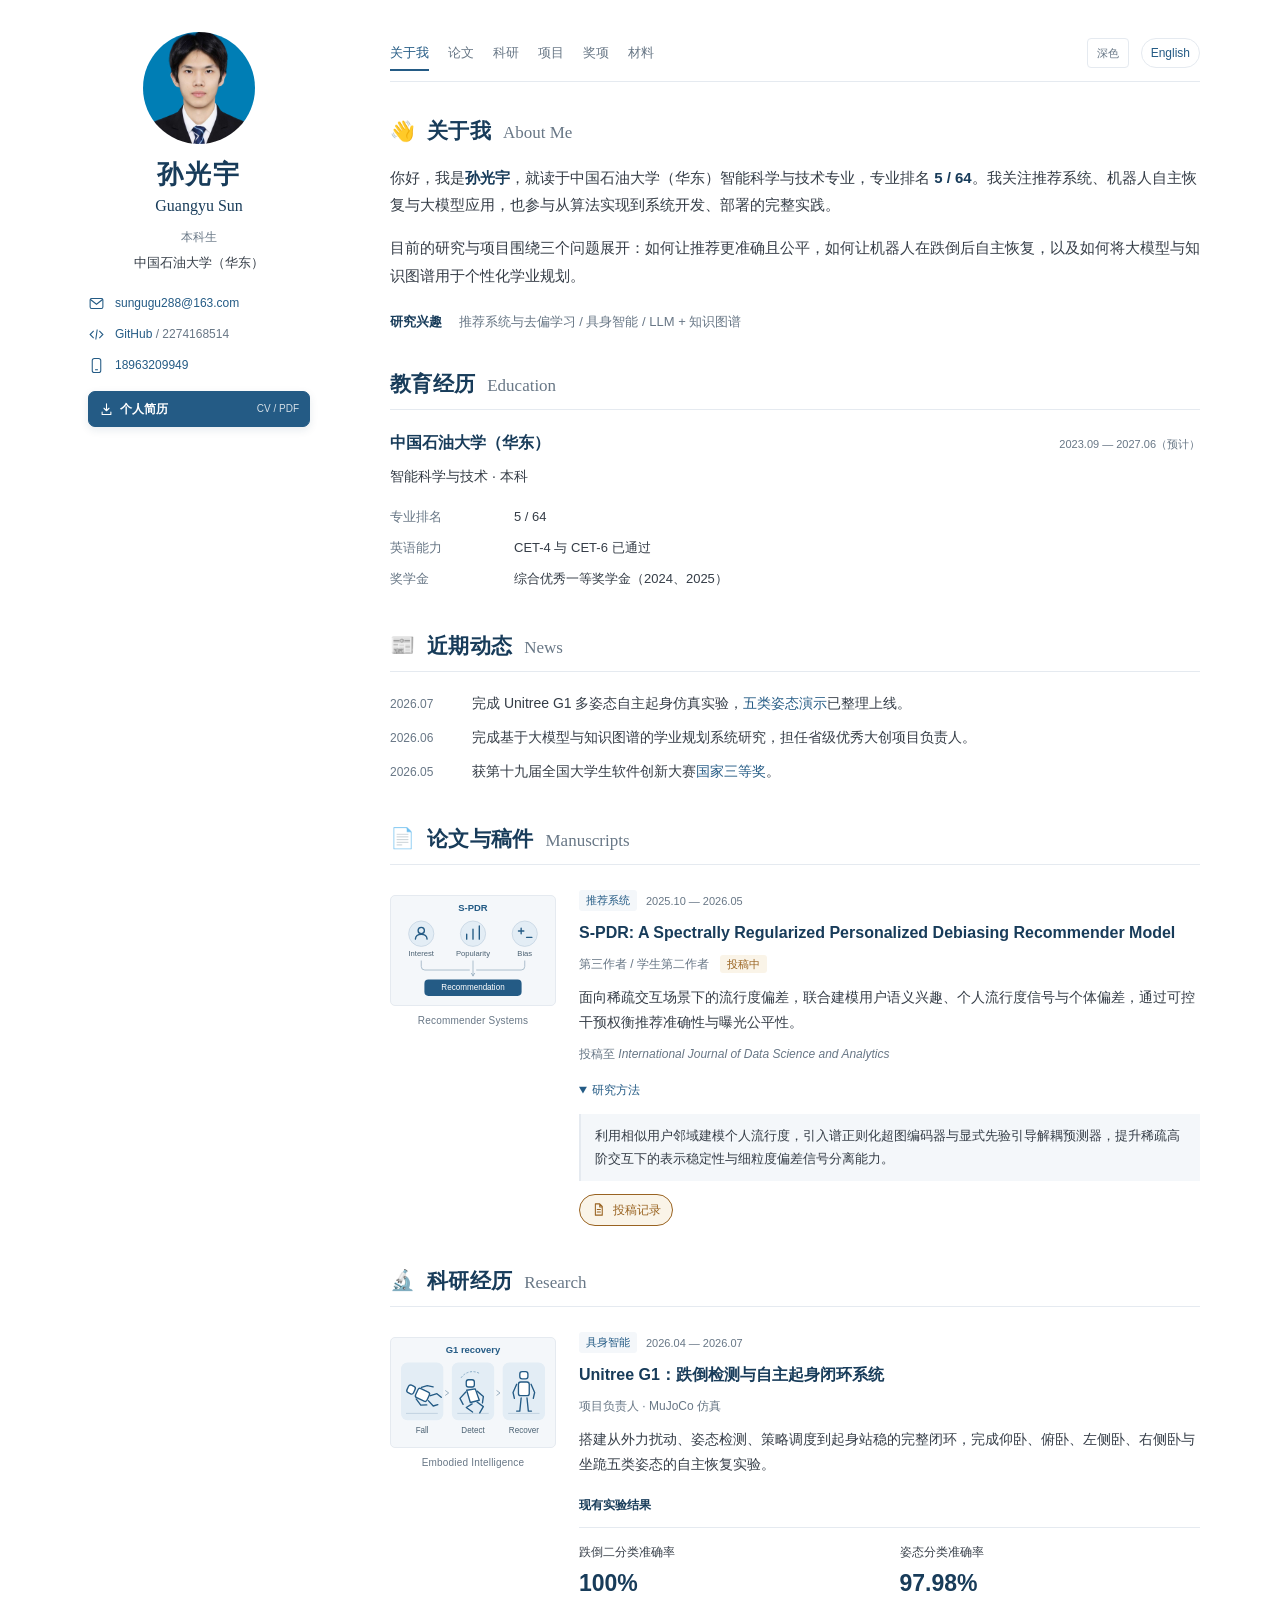
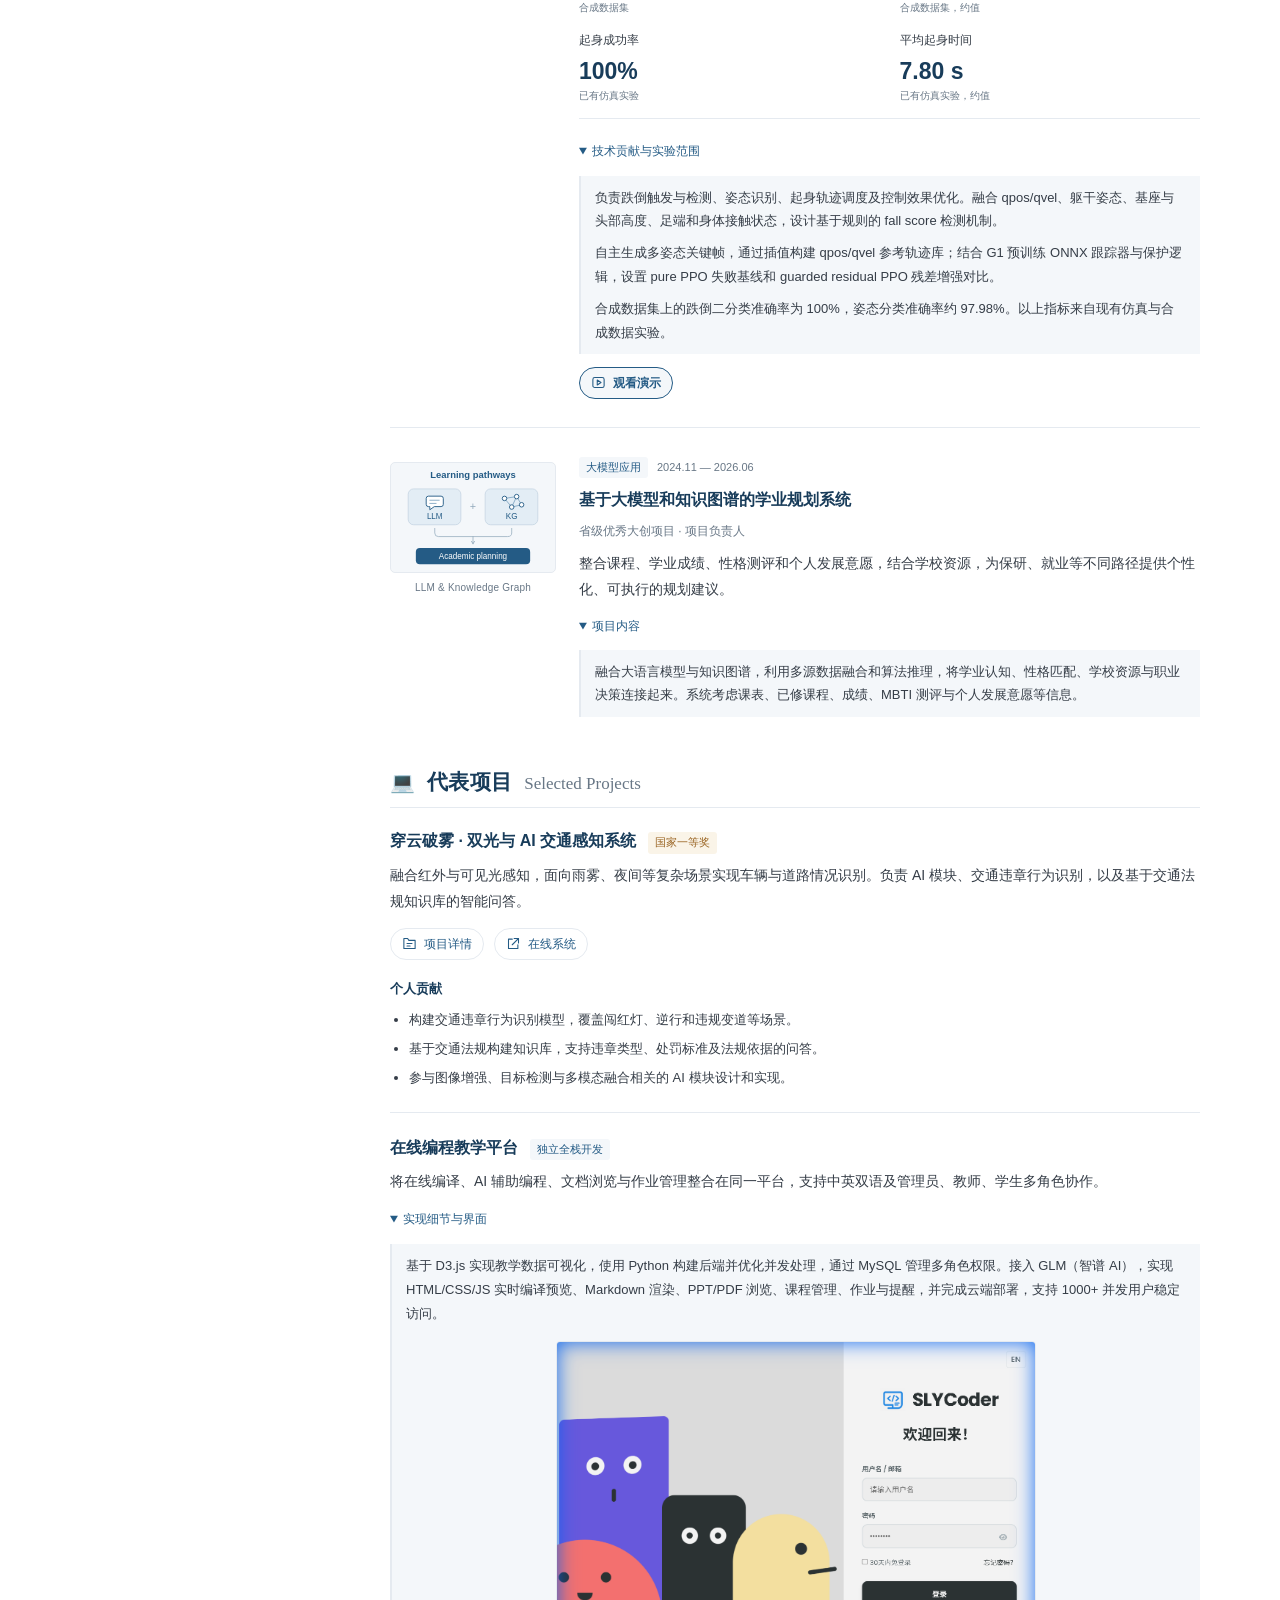
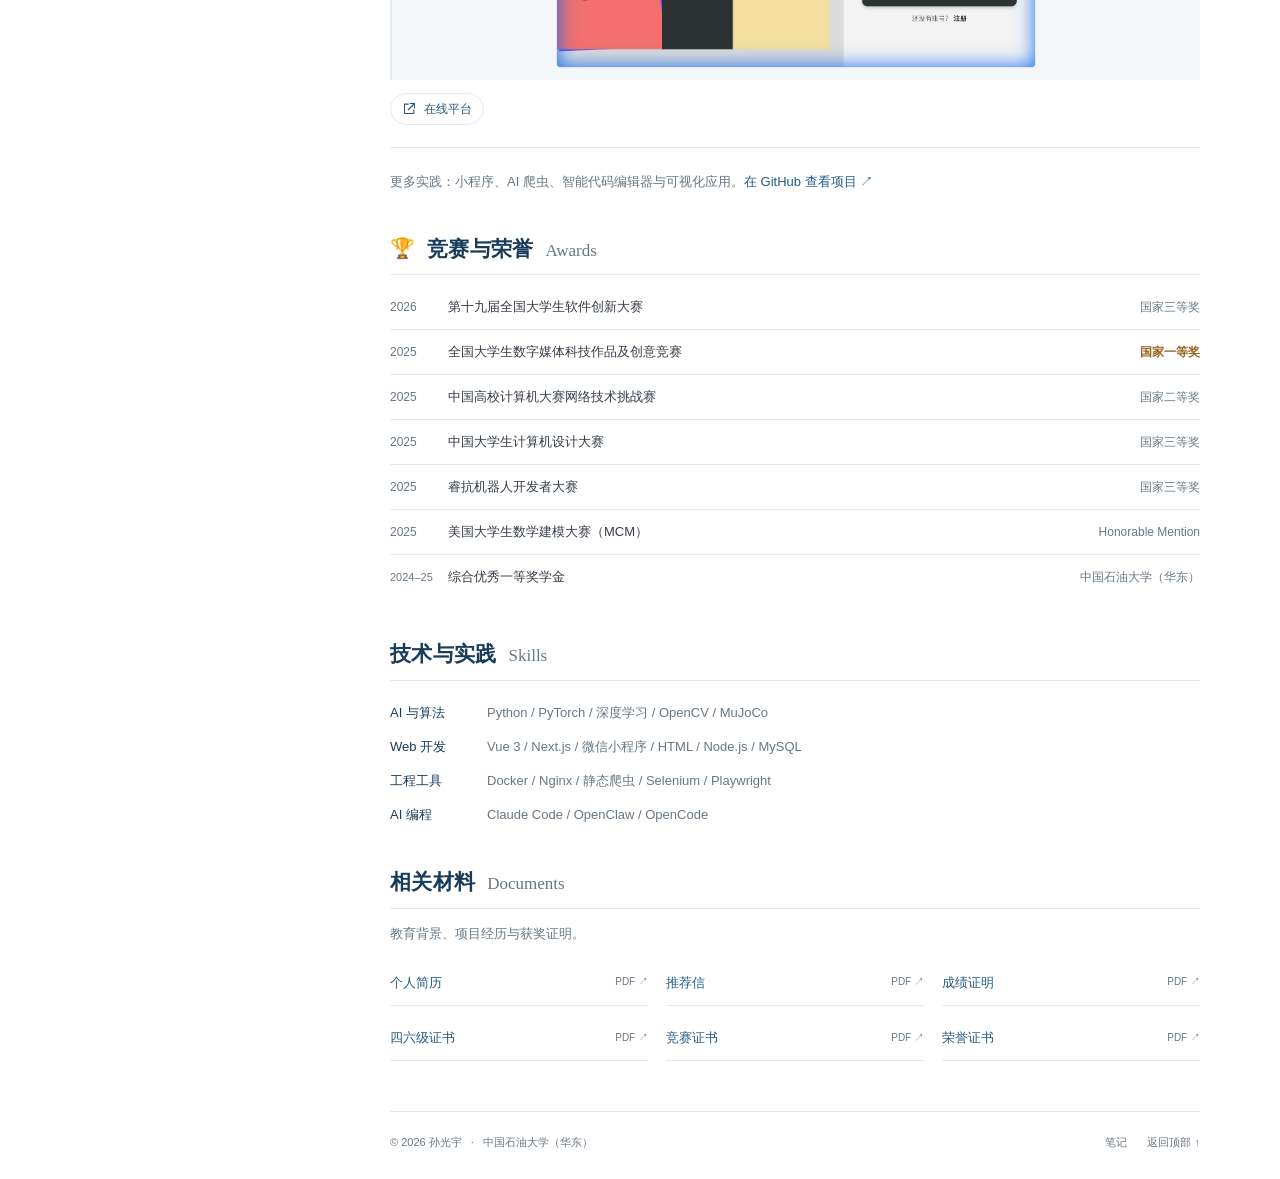
==== commit af920920: "Add subtle emoji accents and distinctive academic action buttons" ====
--- a/zh/index.html
+++ b/zh/index.html
@@ -8,7 +8,7 @@
 <meta content="#ffffff" name="theme-color"/>
 <title>孙光宇 Guangyu Sun | 个人主页</title>
 <link href="../assets/images/favicon.svg" rel="icon" type="image/svg+xml"/>
-<link href="../css/style.css?v=20260930-compact" rel="stylesheet"/>
+<link href="../css/style.css?v=20260930-accents" rel="stylesheet"/>
 <script defer="" src="../js/script.js?v=20260930-en"></script>
 <link href="https://2274168514.github.io/" hreflang="en" rel="alternate"/><link href="https://2274168514.github.io/zh/" hreflang="zh-CN" rel="alternate"/><link href="https://2274168514.github.io/" hreflang="x-default" rel="alternate"/></head>
 <body id="home">
@@ -26,7 +26,7 @@
 <a href="https://github.com/2274168514" rel="noopener noreferrer" target="_blank"><svg aria-hidden="true" viewBox="0 0 24 24"><path d="m8 7-5 5 5 5m8-10 5 5-5 5m-3-12-2 14"></path></svg><span>GitHub <span class="link-hint">/ 2274168514</span></span></a>
 <a href="tel:18963209949"><svg aria-hidden="true" viewBox="0 0 24 24"><rect height="20" rx="3" width="12" x="6" y="2"></rect><path d="M10 18h4"></path></svg><span>18963209949</span></a>
 </div>
-<a class="cv-link" href="../assets/proofs/resume.pdf" rel="noopener noreferrer" target="_blank">个人简历 <span>CV / PDF</span></a>
+<a class="cv-link" href="../assets/proofs/resume.pdf" rel="noopener noreferrer" target="_blank"><span class="cv-label"><svg aria-hidden="true" class="button-icon" focusable="false" viewBox="0 0 24 24"><path d="M12 3v11m-4-4 4 4 4-4M5 16v4h14v-4"></path></svg> 个人简历</span><span class="cv-meta">CV / PDF</span></a>
 </div>
 </aside>
 <main class="main-content">
@@ -41,7 +41,7 @@
 
 <div class="nav-actions"><button aria-label="切换为深色模式" aria-pressed="false" class="theme-toggle" hidden="" type="button">深色</button><a aria-label="Switch to English" class="language-link" href="../index.html" hreflang="en" lang="en">English</a></div></div>
 <section aria-labelledby="about-title" class="section about-section" id="about">
-<h2 id="about-title">关于我 <span lang="en">About Me</span></h2>
+<h2 id="about-title"><span class="section-emoji" aria-hidden="true">👋</span> 关于我 <span lang="en">About Me</span></h2>
 <p>你好，我是<strong>孙光宇</strong>，就读于中国石油大学（华东）智能科学与技术专业，专业排名 <strong>5 / 64</strong>。我关注推荐系统、机器人自主恢复与大模型应用，也参与从算法实现到系统开发、部署的完整实践。</p>
 <p>目前的研究与项目围绕三个问题展开：如何让推荐更准确且公平，如何让机器人在跌倒后自主恢复，以及如何将大模型与知识图谱用于个性化学业规划。</p>
 <p class="interest-line"><span>研究兴趣</span> 推荐系统与去偏学习 / 具身智能 / LLM + 知识图谱</p>
@@ -51,14 +51,14 @@
 <div class="education-entry"><div class="education-heading"><h3>中国石油大学（华东）</h3><span class="work-date">2023.09 — 2027.06（预计）</span></div>
 <p>智能科学与技术 · 本科</p><dl class="education-facts"><div><dt>专业排名</dt><dd>5 / 64</dd></div><div><dt>英语能力</dt><dd>CET-4 与 CET-6 已通过</dd></div><div><dt>奖学金</dt><dd>综合优秀一等奖学金（2024、2025）</dd></div></dl></div>
 </section><section aria-labelledby="news-title" class="section news-section" id="news">
-<h2 id="news-title">近期动态 <span lang="en">News</span></h2>
+<h2 id="news-title"><span class="section-emoji" aria-hidden="true">📰</span> 近期动态 <span lang="en">News</span></h2>
 <ul class="news-list">
 <li><time datetime="2026-07">2026.07</time><p>完成 Unitree G1 多姿态自主起身仿真实验，<a href="unitree-g1-videos.html">五类姿态演示</a>已整理上线。</p></li>
 <li><time datetime="2026-06">2026.06</time><p>完成基于大模型与知识图谱的学业规划系统研究，担任省级优秀大创项目负责人。</p></li>
 <li><time datetime="2026-05">2026.05</time><p>获第十九届全国大学生软件创新大赛<a href="../assets/proofs/competition/software-innovation-third.jpg" rel="noopener noreferrer" target="_blank">国家三等奖</a>。</p></li>
 </ul>
 </section>
-<section aria-labelledby="publications-title" class="section" id="publications"><h2 id="publications-title">论文与稿件 <span lang="en">Manuscripts</span></h2><div class="research-list"><article class="work-item">
+<section aria-labelledby="publications-title" class="section" id="publications"><h2 id="publications-title"><span class="section-emoji" aria-hidden="true">📄</span> 论文与稿件 <span lang="en">Manuscripts</span></h2><div class="research-list"><article class="work-item">
 <figure class="work-figure"><img alt="个性化去偏推荐研究的概念示意图" height="240" loading="lazy" src="../assets/images/research-spdr.svg" width="360"/><figcaption>Recommender Systems</figcaption></figure>
 <div class="work-content">
 <div class="work-meta"><span class="tag">推荐系统</span><span class="work-date">2025.10 — 2026.05</span></div>
@@ -67,10 +67,10 @@
 <p>面向稀疏交互场景下的流行度偏差，联合建模用户语义兴趣、个人流行度信号与个体偏差，通过可控干预权衡推荐准确性与曝光公平性。</p>
 <p class="venue">投稿至 <em lang="en">International Journal of Data Science and Analytics</em></p>
 <details open=""><summary>研究方法</summary><div class="details-body"><p>利用相似用户邻域建模个人流行度，引入谱正则化超图编码器与显式先验引导解耦预测器，提升稀疏高阶交互下的表示稳定性与细粒度偏差信号分离能力。</p></div></details>
-<div class="work-links"><a href="../assets/proofs/paper/spdr-submission-proof.png" rel="noopener noreferrer" target="_blank">投稿记录 <span aria-hidden="true">↗</span></a></div>
+<div class="work-links"><a class="action-link action-link--paper" href="../assets/proofs/paper/spdr-submission-proof.png" rel="noopener noreferrer" target="_blank"><svg aria-hidden="true" class="button-icon" focusable="false" viewBox="0 0 24 24"><path d="M7 3h7l4 4v14H7zM14 3v5h4M10 12h5m-5 4h5"></path></svg> 投稿记录</a></div>
 </div>
 </article></div></section><section aria-labelledby="research-title" class="section" id="research">
-<h2 id="research-title">科研经历 <span lang="en">Research</span></h2>
+<h2 id="research-title"><span class="section-emoji" aria-hidden="true">🔬</span> 科研经历 <span lang="en">Research</span></h2>
 <div class="research-list">
 
 <article class="work-item">
@@ -87,7 +87,7 @@
 <div><dt>平均起身时间</dt><dd>7.80 s</dd><small>已有仿真实验，约值</small></div>
 </dl></div>
 <details open=""><summary>技术贡献与实验范围</summary><div class="details-body"><p>负责跌倒触发与检测、姿态识别、起身轨迹调度及控制效果优化。融合 qpos/qvel、躯干姿态、基座与头部高度、足端和身体接触状态，设计基于规则的 fall score 检测机制。</p><p>自主生成多姿态关键帧，通过插值构建 qpos/qvel 参考轨迹库；结合 G1 预训练 ONNX 跟踪器与保护逻辑，设置 pure PPO 失败基线和 guarded residual PPO 残差增强对比。</p><p>合成数据集上的跌倒二分类准确率为 100%，姿态分类准确率约 97.98%。以上指标来自现有仿真与合成数据实验。</p></div></details>
-<div class="work-links"><a href="unitree-g1-videos.html">观看演示 <span aria-hidden="true">↗</span></a></div>
+<div class="work-links"><a class="action-link action-link--demo" href="unitree-g1-videos.html"><svg aria-hidden="true" class="button-icon" focusable="false" viewBox="0 0 24 24"><rect height="16" rx="3" width="18" x="3" y="4"></rect><path d="m10 8 6 4-6 4z"></path></svg> 观看演示</a></div>
 </div>
 </article>
 <article class="work-item">
@@ -103,22 +103,22 @@
 </div>
 </section>
 <section aria-labelledby="projects-title" class="section" id="projects">
-<h2 id="projects-title">代表项目 <span lang="en">Selected Projects</span></h2>
+<h2 id="projects-title"><span class="section-emoji" aria-hidden="true">💻</span> 代表项目 <span lang="en">Selected Projects</span></h2>
 <article class="project-item">
 <div class="project-heading"><h3><a href="project-davis.html">穿云破雾 · 双光与 AI 交通感知系统</a></h3><span class="award-label">国家一等奖</span></div>
 <p>融合红外与可见光感知，面向雨雾、夜间等复杂场景实现车辆与道路情况识别。负责 AI 模块、交通违章行为识别，以及基于交通法规知识库的智能问答。</p>
-<div class="work-links"><a href="project-davis.html">项目详情 <span aria-hidden="true">↗</span></a><a href="http://8.221.99.246:2778/" rel="noopener noreferrer" target="_blank">在线系统 <span aria-hidden="true">↗</span></a></div>
+<div class="work-links"><a class="action-link action-link--project" href="project-davis.html"><svg aria-hidden="true" class="button-icon" focusable="false" viewBox="0 0 24 24"><path d="M9 4H3v16h18V7H11zM8 12h8m-8 4h5"></path></svg> 项目详情</a><a class="action-link action-link--external" href="http://8.221.99.246:2778/" rel="noopener noreferrer" target="_blank"><svg aria-hidden="true" class="button-icon" focusable="false" viewBox="0 0 24 24"><path d="M13 4h7v7m0-7-10 10M10 5H4v15h15v-6"></path></svg> 在线系统</a></div>
 <div class="project-contributions"><h4>个人贡献</h4><ul><li>构建交通违章行为识别模型，覆盖闯红灯、逆行和违规变道等场景。</li><li>基于交通法规构建知识库，支持违章类型、处罚标准及法规依据的问答。</li><li>参与图像增强、目标检测与多模态融合相关的 AI 模块设计和实现。</li></ul></div></article>
 <article class="project-item">
 <div class="project-heading"><h3>在线编程教学平台</h3><span class="tag">独立全栈开发</span></div>
 <p>将在线编译、AI 辅助编程、文档浏览与作业管理整合在同一平台，支持中英双语及管理员、教师、学生多角色协作。</p>
 <details open=""><summary>实现细节与界面</summary><div class="details-body"><p>基于 D3.js 实现教学数据可视化，使用 Python 构建后端并优化并发处理，通过 MySQL 管理多角色权限。接入 GLM（智谱 AI），实现 HTML/CSS/JS 实时编译预览、Markdown 渲染、PPT/PDF 浏览、课程管理、作业与提醒，并完成云端部署，支持 1000+ 并发用户稳定访问。</p><a href="../assets/images/project-sgy-coder.png" rel="noopener noreferrer" target="_blank"><img alt="在线编程教学平台登录界面" class="project-screenshot" height="885" loading="lazy" src="../assets/images/project-sgy-coder.png" width="1302"/></a></div></details>
-<div class="work-links"><a href="http://8.221.99.246:2777/" rel="noopener noreferrer" target="_blank">在线平台 <span aria-hidden="true">↗</span></a></div>
+<div class="work-links"><a class="action-link action-link--external" href="http://8.221.99.246:2777/" rel="noopener noreferrer" target="_blank"><svg aria-hidden="true" class="button-icon" focusable="false" viewBox="0 0 24 24"><path d="M13 4h7v7m0-7-10 10M10 5H4v15h15v-6"></path></svg> 在线平台</a></div>
 </article>
 <p class="more-projects">更多实践：小程序、AI 爬虫、智能代码编辑器与可视化应用。<a href="https://github.com/2274168514" rel="noopener noreferrer" target="_blank">在 GitHub 查看项目 <span aria-hidden="true">↗</span></a></p>
 </section>
 <section aria-labelledby="awards-title" class="section" id="achievements">
-<h2 id="awards-title">竞赛与荣誉 <span lang="en">Awards</span></h2>
+<h2 id="awards-title"><span class="section-emoji" aria-hidden="true">🏆</span> 竞赛与荣誉 <span lang="en">Awards</span></h2>
 <ul class="award-list">
 <li><time datetime="2026">2026</time><div><a href="../assets/proofs/competition/software-innovation-third.jpg" rel="noopener noreferrer" target="_blank">第十九届全国大学生软件创新大赛</a><span class="award-result">国家三等奖</span></div></li>
 <li><time datetime="2025">2025</time><div><a href="../assets/proofs/competition/digital-media-first.jpg" rel="noopener noreferrer" target="_blank">全国大学生数字媒体科技作品及创意竞赛</a><span class="award-result highlight">国家一等奖</span></div></li>
--- a/css/style.css
+++ b/css/style.css
@@ -41,9 +41,11 @@
 .contact a { display: flex; align-items: center; gap: 10px; font-size: 12px; min-height: 24px; overflow-wrap: anywhere; }
 .contact svg { width: 17px; height: 17px; stroke: currentColor; stroke-width: 1.5; fill: none; flex-shrink: 0; }
 .link-hint { color: var(--muted); }
-.cv-link { display: flex; align-items: center; justify-content: space-between; padding: 7px 12px; font-size: 12px; border: 1px solid #bdcfdd; border-radius: 4px; }
-.cv-link:hover { background: var(--soft); text-decoration: none; }
-.cv-link span { font-size: 11px; color: var(--muted); letter-spacing: .5px; }
+.cv-link { display: flex; align-items: center; justify-content: space-between; gap: 6px; min-height: 36px; padding: 7px 10px; font-size: 12px; line-height: 1.6; border: 1px solid var(--blue); border-radius: 7px; background: var(--blue); color: var(--bg); box-shadow: 0 3px 9px rgb(24 60 90 / 10%); transition: transform .18s ease, box-shadow .18s ease; }
+.cv-link:hover { color: var(--bg); text-decoration: none; transform: translateY(-1px); box-shadow: 0 5px 12px rgb(24 60 90 / 18%); }
+.cv-label { display: inline-flex; align-items: center; gap: 6px; font-weight: 600; white-space: nowrap; }
+.cv-meta { font-size: 10px; color: inherit; opacity: .8; white-space: nowrap; }
+.button-icon { display: inline-block; width: 15px; height: 15px; flex: 0 0 15px; fill: none; stroke: currentColor; stroke-width: 1.7; stroke-linecap: round; stroke-linejoin: round; vertical-align: middle; }
 .main-content { min-width: 0; padding-top: 25px; }
 .nav-shell { position: sticky; top: 0; z-index: 5; display: flex; gap: 18px; align-items: center; background: var(--bg); border-bottom: 1px solid var(--line); padding: 13px 0; margin-bottom: 33px; }
 .main-nav { display: flex; align-items: center; flex: 1; gap: 25px; }
@@ -55,6 +57,7 @@
 .section { margin-bottom: 39px; scroll-margin-top: 6px; }
 h2 { font-size: 21px; font-weight: 650; letter-spacing: .3px; margin: 0 0 20px; padding-bottom: 10px; border-bottom: 1px solid var(--line); line-height: 1.5; display: flex; align-items: baseline; gap: 12px; }
 h2 > span { font-family: Georgia, "Times New Roman", serif; font-weight: 400; letter-spacing: 0; font-size: 17px; color: var(--muted); }
+h2 > .section-emoji { flex: 0 0 auto; align-self: center; font-family: "Apple Color Emoji", "Segoe UI Emoji", "Noto Color Emoji", sans-serif; font-size: 20px; line-height: 1; color: initial; }
 .about-section h2 { border: 0; padding-bottom: 0; margin-bottom: 17px; }
 .about-section { margin-bottom: 34px; }
 .interest-line { color: var(--muted); font-size: 13px; margin-top: 20px; }
@@ -85,9 +88,12 @@
 .details-body { margin-top: 10px; padding: 10px 14px; border-left: 2px solid var(--line); background: var(--soft); }
 .details-body p { font-size: 13px; margin-bottom: 9px; }
 .details-body p:last-child { margin-bottom: 0; }
-.work-links { display: flex; flex-wrap: wrap; gap: 8px 18px; margin-top: 10px; font-size: 12px; font-weight: 500; }
-.work-links a { padding: 2px 0; }
-.work-links span { font-size: 12px; margin-left: 3px; }
+.work-links { display: flex; flex-wrap: wrap; gap: 8px 10px; margin-top: 13px; font-size: 12px; font-weight: 500; }
+.work-links a { display: inline-flex; align-items: center; gap: 7px; min-height: 32px; max-width: 100%; padding: 5px 11px; border: 1px solid var(--line); border-radius: 999px; background: var(--bg); color: var(--blue); line-height: 1.5; transition: border-color .18s ease, box-shadow .18s ease, transform .18s ease; }
+.work-links a:hover { text-decoration: none; border-color: var(--blue); box-shadow: 0 3px 9px rgb(24 60 90 / 9%); transform: translateY(-1px); }
+.work-links a.action-link--demo { background: var(--soft); border-color: var(--blue); font-weight: 600; }
+.work-links a.action-link--paper { color: var(--gold); background: var(--gold-bg); border-color: var(--gold); }
+.cv-link:active, .work-links a:active { transform: translateY(0); box-shadow: none; }
 .project-item { border-bottom: 1px solid var(--line); padding-bottom: 22px; margin-bottom: 22px; }
 .project-heading { display: flex; flex-wrap: wrap; align-items: baseline; gap: 7px 12px; margin-bottom: 9px; }
 .project-heading h3 { margin: 0; }
@@ -119,7 +125,8 @@
 .footer > div { display: flex; gap: 20px; }
 .footer a { color: var(--muted); }
 .nav-actions { display: flex; align-items: center; gap: 12px; flex-shrink: 0; }
-.language-link { color: var(--blue); font-size: 12px; white-space: nowrap; }
+.language-link { color: var(--blue); font-size: 12px; white-space: nowrap; padding: 3px 9px; border: 1px solid var(--line); border-radius: 999px; }
+.language-link:hover { background: var(--soft); border-color: var(--blue); text-decoration: none; }
 .education-heading { display: flex; align-items: baseline; justify-content: space-between; flex-wrap: wrap; gap: 5px 16px; }
 .education-entry > p { font-size: 14px; margin: 0 0 15px; }
 .education-facts { margin: 0; font-size: 13px; display: grid; gap: 7px; }
@@ -198,6 +205,10 @@
     .footer { font-size: 10px; }
 }
 @media (prefers-reduced-motion: reduce) { html { scroll-behavior: auto; } }
+@media (prefers-reduced-motion: reduce) {
+    .cv-link, .work-links a { transition: none; }
+    .cv-link:hover, .work-links a:hover { transform: none; }
+}
 /* Longer English labels scroll without pushing language controls off screen. */
 .main-nav { min-width: 0; overflow-x: auto; scrollbar-width: none; gap: 19px; padding: 5px 0; justify-content: flex-start; }
 .main-nav::-webkit-scrollbar { display: none; }
